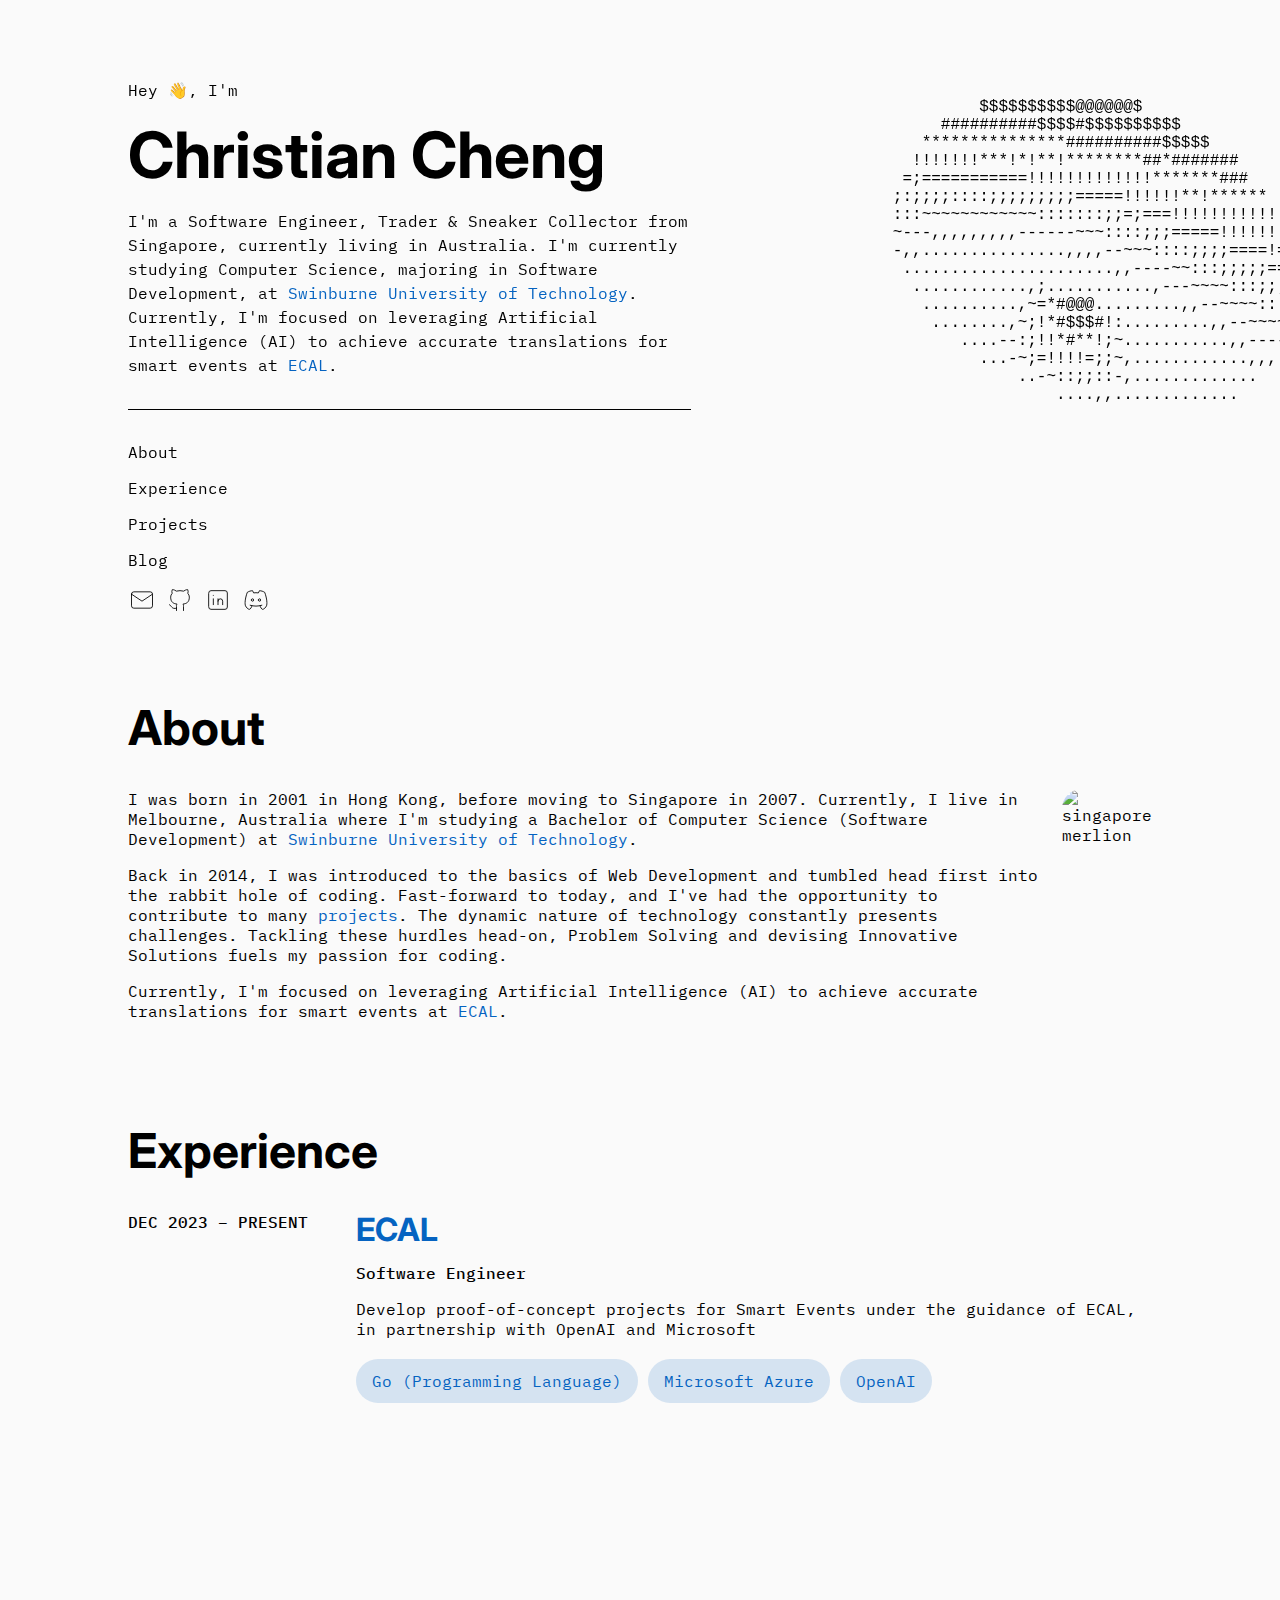
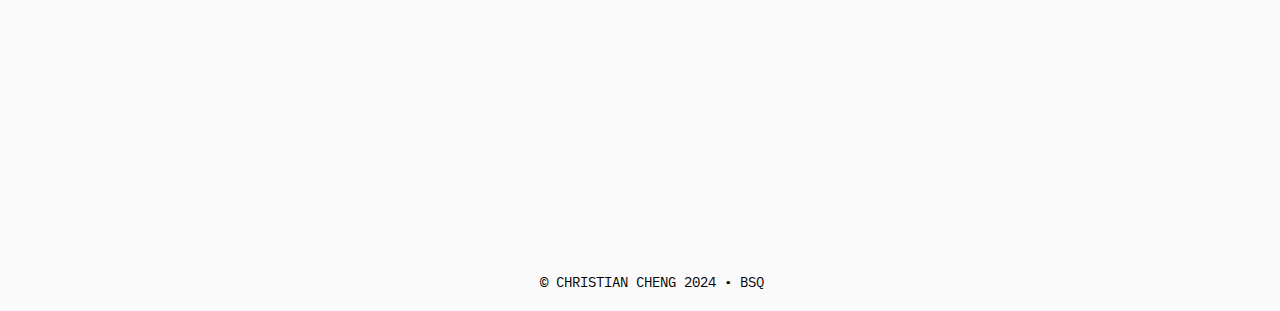
==== index.html @ c015f04c "new changes" ====
<!DOCTYPE html>
<html lang="en">
<head>
    <meta charset="UTF-8">
    <meta name="viewport" content="width=device-width, initial-scale=1.0">
    <meta http-equiv=“X-UA-Compatible” content=“ie=edge”>
    <title>Christian Cheng</title>
    <link rel="stylesheet" href="styles.css">
    <link rel="stylesheet" href="https://fonts.googleapis.com/css2?family=Inter:wght@400;700&display=swap">
    <script src="script.js" defer></script>
    <link rel="stylesheet" href="https://unpkg.com/aos@next/dist/aos.css"/>
    <script src="https://unpkg.com/aos@2.3.1/dist/aos.js"></script>
</head>
<body>
    <div id="page-container">
        <div id="main-container">
            <div id="introduction" data-aos="fade-right">
                <p id="hey">Hey 👋, I'm</p>
                <p id="name">Christian Cheng</p>
                <p id="description">I'm a Software Engineer, Trader & Sneaker Collector from Singapore, currently living in Australia. I'm currently studying Computer Science, majoring in Software Development, at <a href="https://www.swinburne.edu.au/" target="_blank">Swinburne University of Technology</a>. Currently, I'm focused on leveraging Artificial Intelligence (AI) to achieve accurate translations for smart events at <a href="https://ecal.com/" target="_blank">ECAL</a>.</p>
            </div>
            <nav>
                <ul>
                    <li data-aos="fade-right"><a href="#about">About</a></li>
                    <li data-aos="fade-right"><a href="#experience">Experience</a></li>
                    <li data-aos="fade-right"><a href="#">Projects</a></li>
                    <li data-aos="fade-right"><a href="#">Blog</a></li>
                    <div data-aos="fade-right">
                        <li>
                            <a href="mailto:christiancheng15@gmail.com"><svg xmlns="http://www.w3.org/2000/svg" class="icon icon-tabler icon-tabler-mail" width="28" height="28" viewBox="0 0 24 24" stroke-width="0.75" stroke="#000000" fill="none" stroke-linecap="round" stroke-linejoin="round"> <path stroke="none" d="M0 0h24v24H0z" fill="none"/><path d="M3 7a2 2 0 0 1 2 -2h14a2 2 0 0 1 2 2v10a2 2 0 0 1 -2 2h-14a2 2 0 0 1 -2 -2v-10z" /><path d="M3 7l9 6l9 -6" /></svg></a>
                            <a href="https://github.com/christiancheng15" target="_blank"><svg xmlns="http://www.w3.org/2000/svg" class="icon icon-tabler icon-tabler-brand-github" width="28" height="28" viewBox="0 0 24 24" stroke-width="0.75" stroke="#000000" fill="none" stroke-linecap="round" stroke-linejoin="round"><path stroke="none" d="M0 0h24v24H0z" fill="none"/><path d="M9 19c-4.3 1.4 -4.3 -2.5 -6 -3m12 5v-3.5c0 -1 .1 -1.4 -.5 -2c2.8 -.3 5.5 -1.4 5.5 -6a4.6 4.6 0 0 0 -1.3 -3.2a4.2 4.2 0 0 0 -.1 -3.2s-1.1 -.3 -3.5 1.3a12.3 12.3 0 0 0 -6.2 0c-2.4 -1.6 -3.5 -1.3 -3.5 -1.3a4.2 4.2 0 0 0 -.1 3.2a4.6 4.6 0 0 0 -1.3 3.2c0 4.6 2.7 5.7 5.5 6c-.6 .6 -.6 1.2 -.5 2v3.5" /></svg></a>
                            <a href="https://www.linkedin.com/in/christiancheng15/" target="_blank"><svg xmlns="http://www.w3.org/2000/svg" class="icon icon-tabler icon-tabler-brand-linkedin" width="28" height="28" viewBox="0 0 24 24" stroke-width="0.75" stroke="#000000" fill="none" stroke-linecap="round" stroke-linejoin="round"><path stroke="none" d="M0 0h24v24H0z" fill="none"/> <path d="M4 4m0 2a2 2 0 0 1 2 -2h12a2 2 0 0 1 2 2v12a2 2 0 0 1 -2 2h-12a2 2 0 0 1 -2 -2z" /> <path d="M8 11l0 5" /> <path d="M8 8l0 .01" /> <path d="M12 16l0 -5" /><path d="M16 16v-3a2 2 0 0 0 -4 0" /></svg></a>
                            <a href="https://discord.gg/p7fx5AbUFB" target="_blank"><svg xmlns="http://www.w3.org/2000/svg" class="icon icon-tabler icon-tabler-brand-discord" width="28" height="28" viewBox="0 0 24 24" stroke-width="0.75" stroke="#000000" fill="none" stroke-linecap="round" stroke-linejoin="round"> <path stroke="none" d="M0 0h24v24H0z" fill="none"/><path d="M8 12a1 1 0 1 0 2 0a1 1 0 0 0 -2 0" /> <path d="M14 12a1 1 0 1 0 2 0a1 1 0 0 0 -2 0" /> <path d="M15.5 17c0 1 1.5 3 2 3c1.5 0 2.833 -1.667 3.5 -3c.667 -1.667 .5 -5.833 -1.5 -11.5c-1.457 -1.015 -3 -1.34 -4.5 -1.5l-.972 1.923a11.913 11.913 0 0 0 -4.053 0l-.975 -1.923c-1.5 .16 -3.043 .485 -4.5 1.5c-2 5.667 -2.167 9.833 -1.5 11.5c.667 1.333 2 3 3.5 3c.5 0 2 -2 2 -3" /><path d="M7 16.5c3.5 1 6.5 1 10 0" /></svg></a>
                        </li>
                    </div>
                </ul>
            </nav>
        </div>
        <div id="donut-container" data-aos="fade-left">
            <div id="donut"></div>
        </div>
    </div>
    <div id="about">
        <p id="title">About</p>
        <div id="description">
            <span>
                <p>I was born in 2001 in Hong Kong, before moving to Singapore in 2007. Currently, I live in Melbourne, Australia where I'm studying a Bachelor of Computer Science (Software Development) at <a href="https://www.swinburne.edu.au/" target="_blank">Swinburne University of Technology</a>.</p>
                
                <p>Back in 2014, I was introduced to the basics of Web Development and tumbled head first into the rabbit hole of coding. Fast-forward to today, and I've had the opportunity to contribute to many <a href="#">projects</a>. The dynamic nature of technology constantly presents challenges. Tackling these hurdles head-on, Problem Solving and devising Innovative Solutions fuels my passion for coding.</p>
                
                <p>Currently, I'm focused on leveraging Artificial Intelligence (AI) to achieve accurate translations for smart events at <a href="https://ecal.com/" target="_blank">ECAL</a>.</p>
            
            </span>
            <img src="https://images.unsplash.com/photo-1600664356348-10686526af4f?q=80&w=1000&auto=format&fit=crop&ixlib=rb-4.0.3&ixid=M3wxMjA3fDB8MHxzZWFyY2h8MTF8fHNpbmdhcG9yZXxlbnwwfHwwfHx8MA%3D%3D" height="300" alt="singapore merlion" draggable="false">
        </div>
    </div>
    <div id="experience">
        <p id="title">Experience</p>
        <div id="event">
            <p id="date">Dec 2023 – Present</p>
            <span>

                <p id="eventTitle"><a href="https://ecal.com/" target="_blank">ECAL</a></p>

                <p id="eventRole">Software Engineer</p>
                
                <p id="eventDescription">Develop proof-of-concept projects for Smart Events under the guidance of ECAL, in partnership with OpenAI and Microsoft</p>
                
                <ul>
                    <li>Go (Programming Language)</li>
                    <li>Microsoft Azure</li>
                    <li>OpenAI</li>
                </ul>
            
            </span>
        </div>
    </div>
    <br>
    <br>
    <br>
    <br>
    <br>
    <br>
    <br>
    <br>
    <br>
    <br>
    <br>
    <br>
    <br>
    <br>
    <br>
    <br>
    <br>
    <br>
    <br>
    <br>
    <br>
    <br>
    <footer>
        <p>© Christian Cheng 2024 • <a href="#" target="_blank">bsq</a></p>
    </footer>
</body>
<script>
    AOS.init({
        duration: 750
    })
</script>
</html>
---- styles.css ----
@import url('https://fonts.googleapis.com/css2?family=IBM+Plex+Mono&family=Inter&display=swap');
@import url('https://fonts.googleapis.com/css2?family=IBM+Plex+Mono:ital,wght@0,100;0,200;0,300;0,400;0,500;0,600;0,700;1,100;1,200;1,300;1,400;1,500;1,600;1,700&display=swap');

html {
    overflow-y: auto;
    overflow-x: hidden;
}

body {
    font-family: 'IBM Plex Mono', monospace;
    user-select: none;
    background-color: #FAFAFA;
    font-size: 1rem;
    width: 80%;
    margin: 0 auto;
    min-height: 100vh;
    position: relative;
}

a {
    text-decoration: none;
    color: #0563C1;
}

a:hover {
    text-decoration: underline 1px solid #0563C1;
    text-underline-offset: 5px;
}

#keyword {
    font-weight: 700;
}

#page-container {
    display: flex;
    margin: 4rem 0;
}

#main-container {
    width: 55%;
}

#introduction {
    border-bottom: 1px solid black;
}

#introduction p {
    margin: 1rem 0;
}

#introduction #name {
    font-size: 4rem;
    font-weight: 700;
    font-family: 'Inter', sans-serif;
}

#introduction #description {
    margin-bottom: 2rem;
    line-height: 1.5rem;
}

nav ul {
    text-decoration: none;
    list-style: none;
    padding: 0;
    margin-bottom: 1rem;
    margin-top: 2rem;
    
}

nav li {
    margin: 1rem 0;
}

nav a {
    color: black;
}

nav a:hover {
    text-decoration: underline 1px solid black;
    
}

#donut-container {
    width: 40%;
}

#donut {
    font-size: 1rem;
}

#about #title {
    font-size: 3rem;
    font-weight: 700;
    font-family: 'Inter', sans-serif;
}

#about p {
    margin: 1rem 0;
}

#about #description {
    display: flex;
    align-items: center;
    justify-content: center;
    column-gap: 1rem;
    align-items: start;
}

#about #description img {
    margin: 1rem 0;
    border-radius: 20px;
}

/* ----------------------------- */

#experience #title {
    font-size: 3rem;
    font-weight: 700;
    font-family: 'Inter', sans-serif;
}

#experience p {
    margin: 1rem 0;
}

#experience #event {
    display: flex;
    align-items: center;
    justify-content: center;
    column-gap: 3rem;
    align-items: start;
}

#experience #date {
    text-transform: uppercase;
    white-space: nowrap;
    font-weight: 500;
}

#experience #eventTitle {
    font-size: 2rem;
    font-weight: 700;
    font-family: 'Inter', sans-serif;
    line-height: 1.1;
}

#experience #eventRole {
    font-weight: 500;
}

#experience ul {
    list-style: none;
    padding: 0;
    margin-top: 2rem;
}

#experience li {
    background: rgba(5, 99, 193, 0.15);
    width: fit-content;
    padding: 0.75rem 1rem;
    border-radius: 25px;
    color:#0563C1;
    display: inline;
}

footer {
    position: absolute;
    width: 100%;
    height: 2.5rem;
    font-size: 14px;
    text-transform: uppercase;
    text-align: center;
    padding: 0.75rem;
}

footer a {
    color: black;
}

footer a:hover {
    text-decoration: underline 1px solid black;
}

#container {
    display: flex;
}
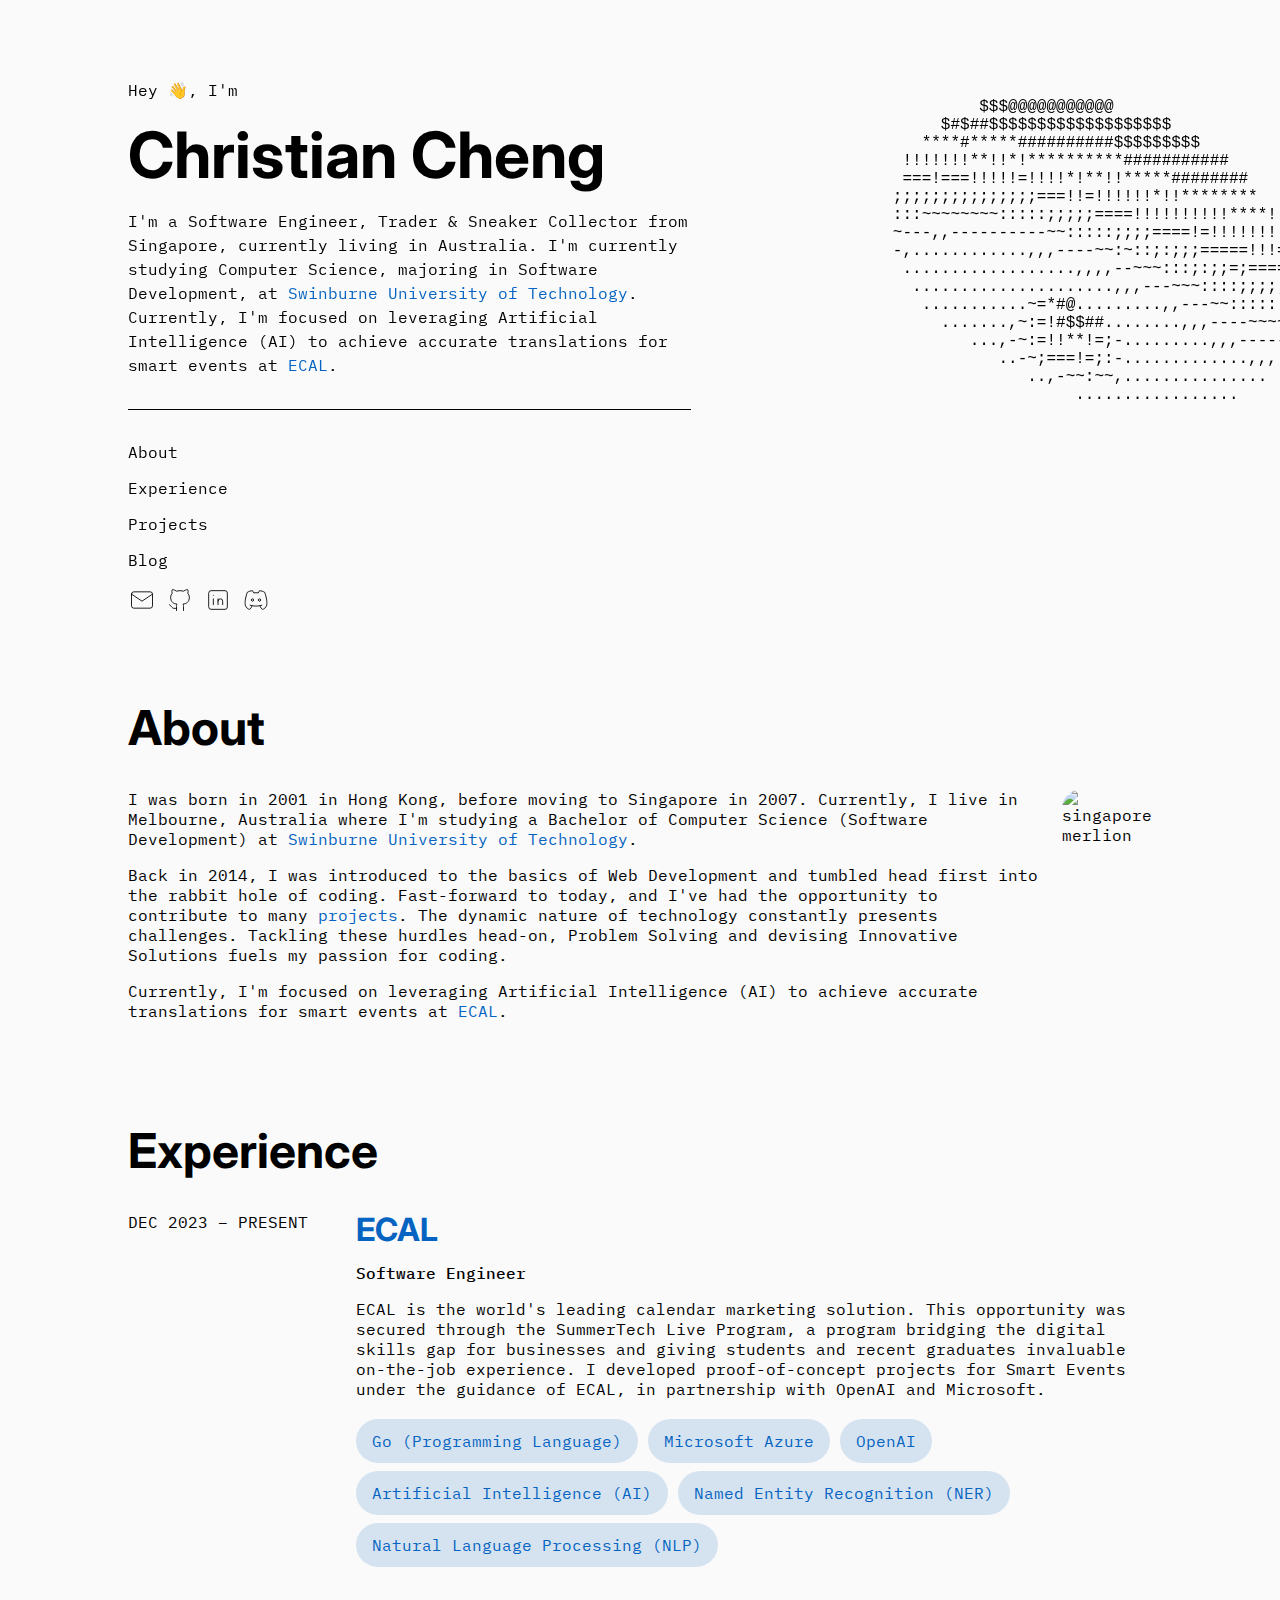
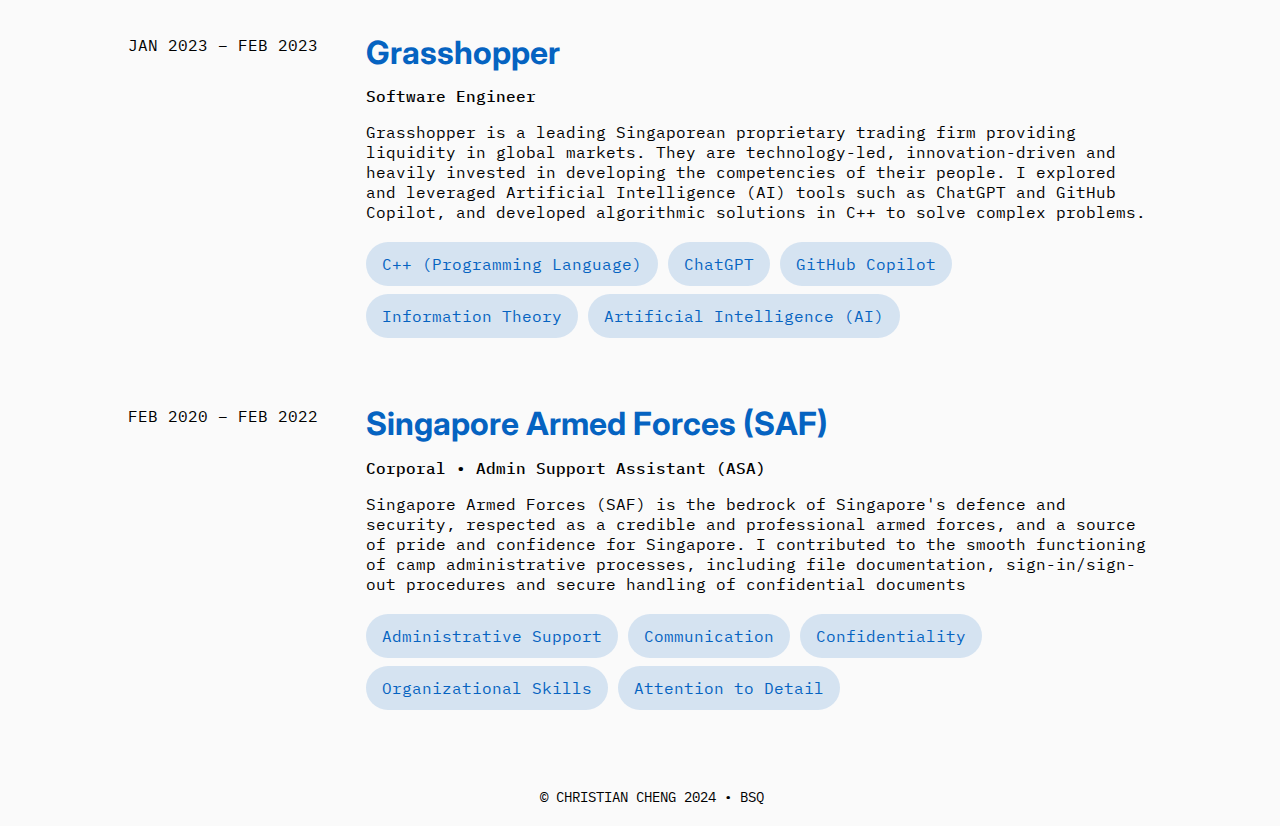
==== commit a53dd28a: "Added experience" ====
--- a/index.html
+++ b/index.html
@@ -59,44 +59,50 @@
         <div id="event">
             <p id="date">Dec 2023 – Present</p>
             <span>
-
                 <p id="eventTitle"><a href="https://ecal.com/" target="_blank">ECAL</a></p>
-
                 <p id="eventRole">Software Engineer</p>
-                
-                <p id="eventDescription">Develop proof-of-concept projects for Smart Events under the guidance of ECAL, in partnership with OpenAI and Microsoft</p>
-                
+                <p id="eventDescription">ECAL is the world's leading calendar marketing solution. This opportunity was secured through the SummerTech Live Program, a program bridging the digital skills gap for businesses and giving students and recent graduates invaluable on-the-job experience. I developed proof-of-concept projects for Smart Events under the guidance of ECAL, in partnership with OpenAI and Microsoft.</p>
                 <ul>
                     <li>Go (Programming Language)</li>
                     <li>Microsoft Azure</li>
                     <li>OpenAI</li>
+                    <li>Artificial Intelligence (AI)</li>
+                    <li>Named Entity Recognition (NER)</li>
+                    <li>Natural Language Processing (NLP)</li>
                 </ul>
-            
+            </span>
+        </div>
+        <div id="event">
+            <p id="date">Jan 2023 – Feb 2023</p>
+            <span>
+                <p id="eventTitle"><a href="https://grasshopperasia.com/" target="_blank">Grasshopper</a></p>
+                <p id="eventRole">Software Engineer</p>
+                <p id="eventDescription">Grasshopper is a leading Singaporean proprietary trading firm providing liquidity in global markets. They are technology-led, innovation-driven and heavily invested in developing the competencies of their people. I explored and leveraged Artificial Intelligence (AI) tools such as ChatGPT and GitHub Copilot, and developed algorithmic solutions in C++ to solve complex problems.</p>
+                <ul>
+                    <li>C++ (Programming Language)</li>
+                    <li>ChatGPT</li>
+                    <li>GitHub Copilot</li>
+                    <li>Information Theory</li>
+                    <li>Artificial Intelligence (AI)</li>
+                </ul>
+            </span>
+        </div>
+        <div id="event">
+            <p id="date">Feb 2020 – Feb 2022</p>
+            <span>
+                <p id="eventTitle"><a href="https://www.mindef.gov.sg/web/portal/mindef/home" target="_blank">Singapore Armed Forces (SAF)</a></p>
+                <p id="eventRole">Corporal • Admin Support Assistant (ASA)</p>
+                <p id="eventDescription">Singapore Armed Forces (SAF) is the bedrock of Singapore's defence and security, respected as a credible and professional armed forces, and a source of pride and confidence for Singapore. I contributed to the smooth functioning of camp administrative processes, including file documentation, sign-in/sign-out procedures and secure handling of confidential documents</p>
+                <ul>
+                    <li>Administrative Support</li>
+                    <li>Communication</li>
+                    <li>Confidentiality</li>
+                    <li>Organizational Skills</li>
+                    <li>Attention to Detail</li>
+                </ul>
             </span>
         </div>
     </div>
-    <br>
-    <br>
-    <br>
-    <br>
-    <br>
-    <br>
-    <br>
-    <br>
-    <br>
-    <br>
-    <br>
-    <br>
-    <br>
-    <br>
-    <br>
-    <br>
-    <br>
-    <br>
-    <br>
-    <br>
-    <br>
-    <br>
     <footer>
         <p>© Christian Cheng 2024 • <a href="#" target="_blank">bsq</a></p>
     </footer>
--- a/styles.css
+++ b/styles.css
@@ -4,6 +4,7 @@
 html {
     overflow-y: auto;
     overflow-x: hidden;
+    scroll-behavior: smooth;
 }
 
 body {
@@ -78,7 +79,7 @@
 
 nav a:hover {
     text-decoration: underline 1px solid black;
-    
+    text-underline-offset: 5px;
 }
 
 #donut-container {
@@ -130,12 +131,12 @@
     justify-content: center;
     column-gap: 3rem;
     align-items: start;
+    margin-bottom: 2rem;
 }
 
 #experience #date {
     text-transform: uppercase;
     white-space: nowrap;
-    font-weight: 500;
 }
 
 #experience #eventTitle {
@@ -152,7 +153,7 @@
 #experience ul {
     list-style: none;
     padding: 0;
-    margin-top: 2rem;
+    margin-top: 1rem;
 }
 
 #experience li {
@@ -161,7 +162,8 @@
     padding: 0.75rem 1rem;
     border-radius: 25px;
     color:#0563C1;
-    display: inline;
+    display: inline-flex;
+    margin: 0.25rem 0;
 }
 
 footer {
@@ -180,6 +182,7 @@
 
 footer a:hover {
     text-decoration: underline 1px solid black;
+    text-underline-offset: 5px;
 }
 
 #container {
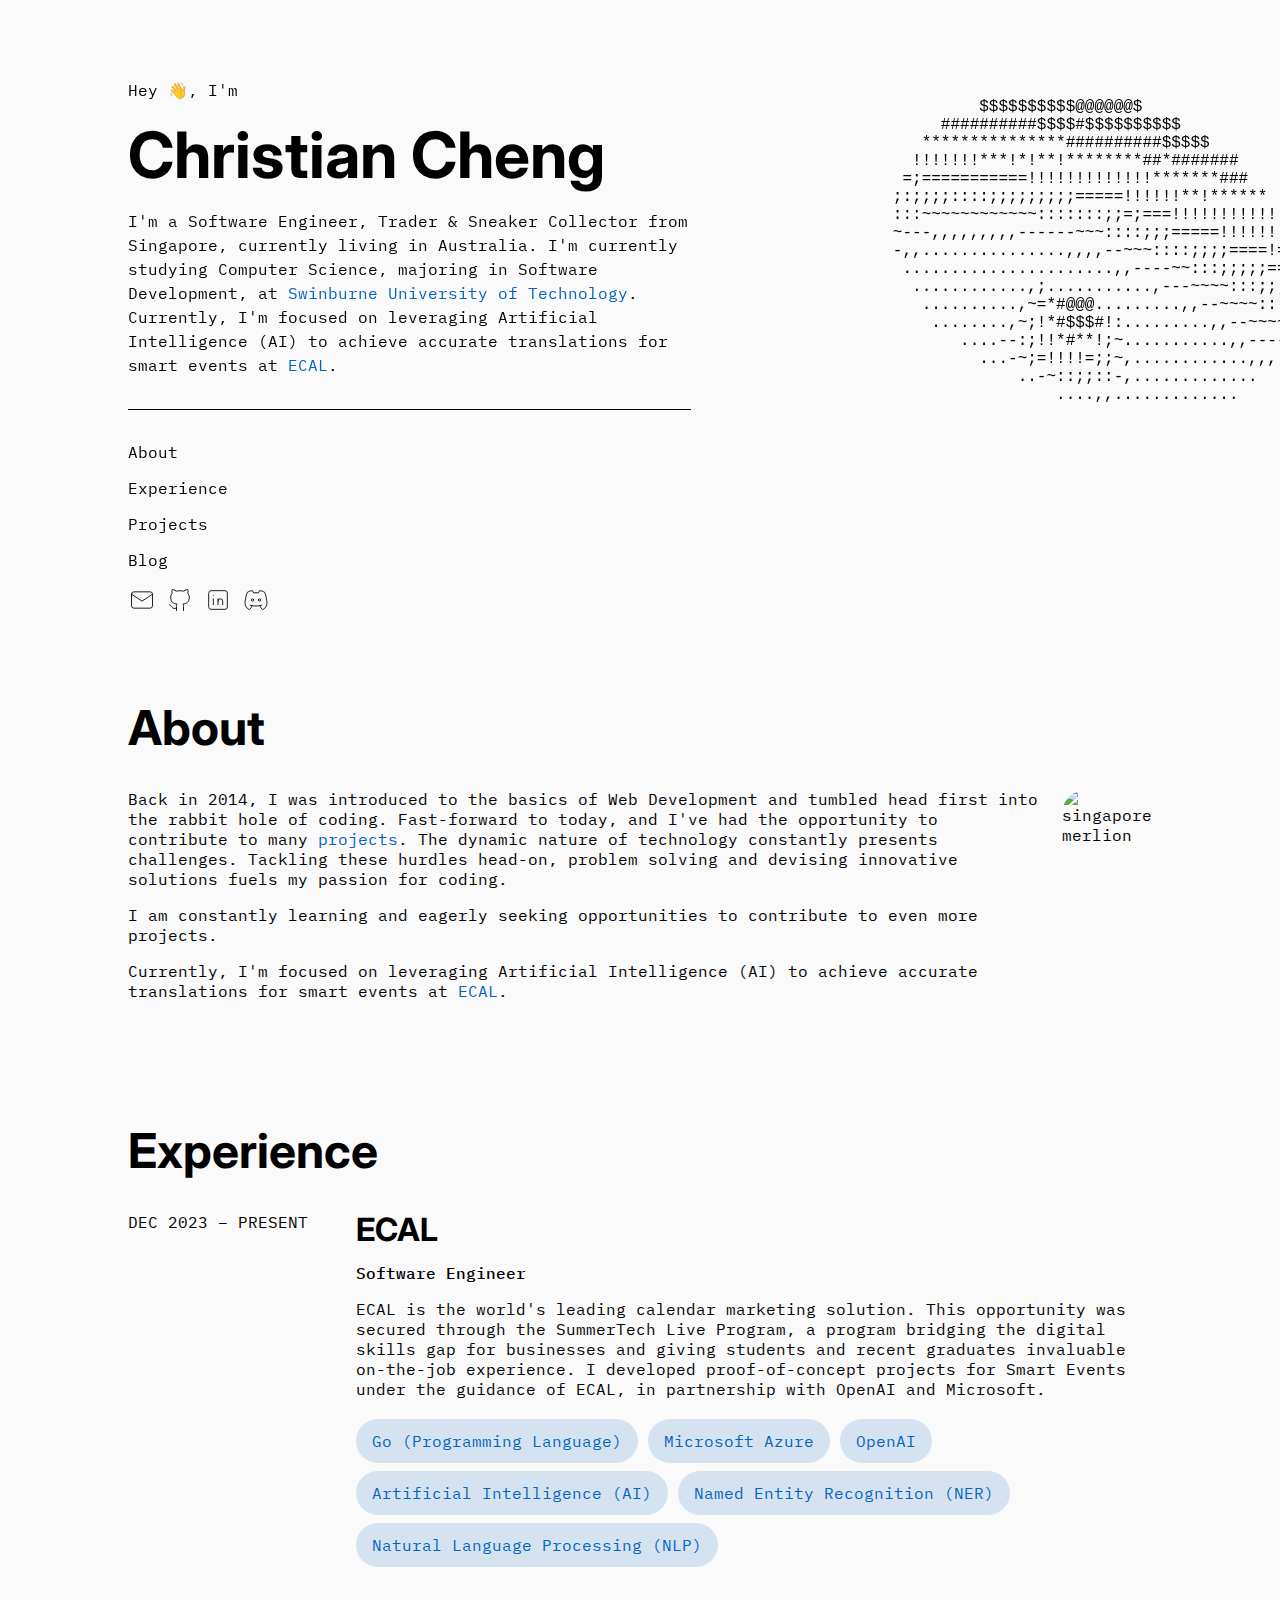
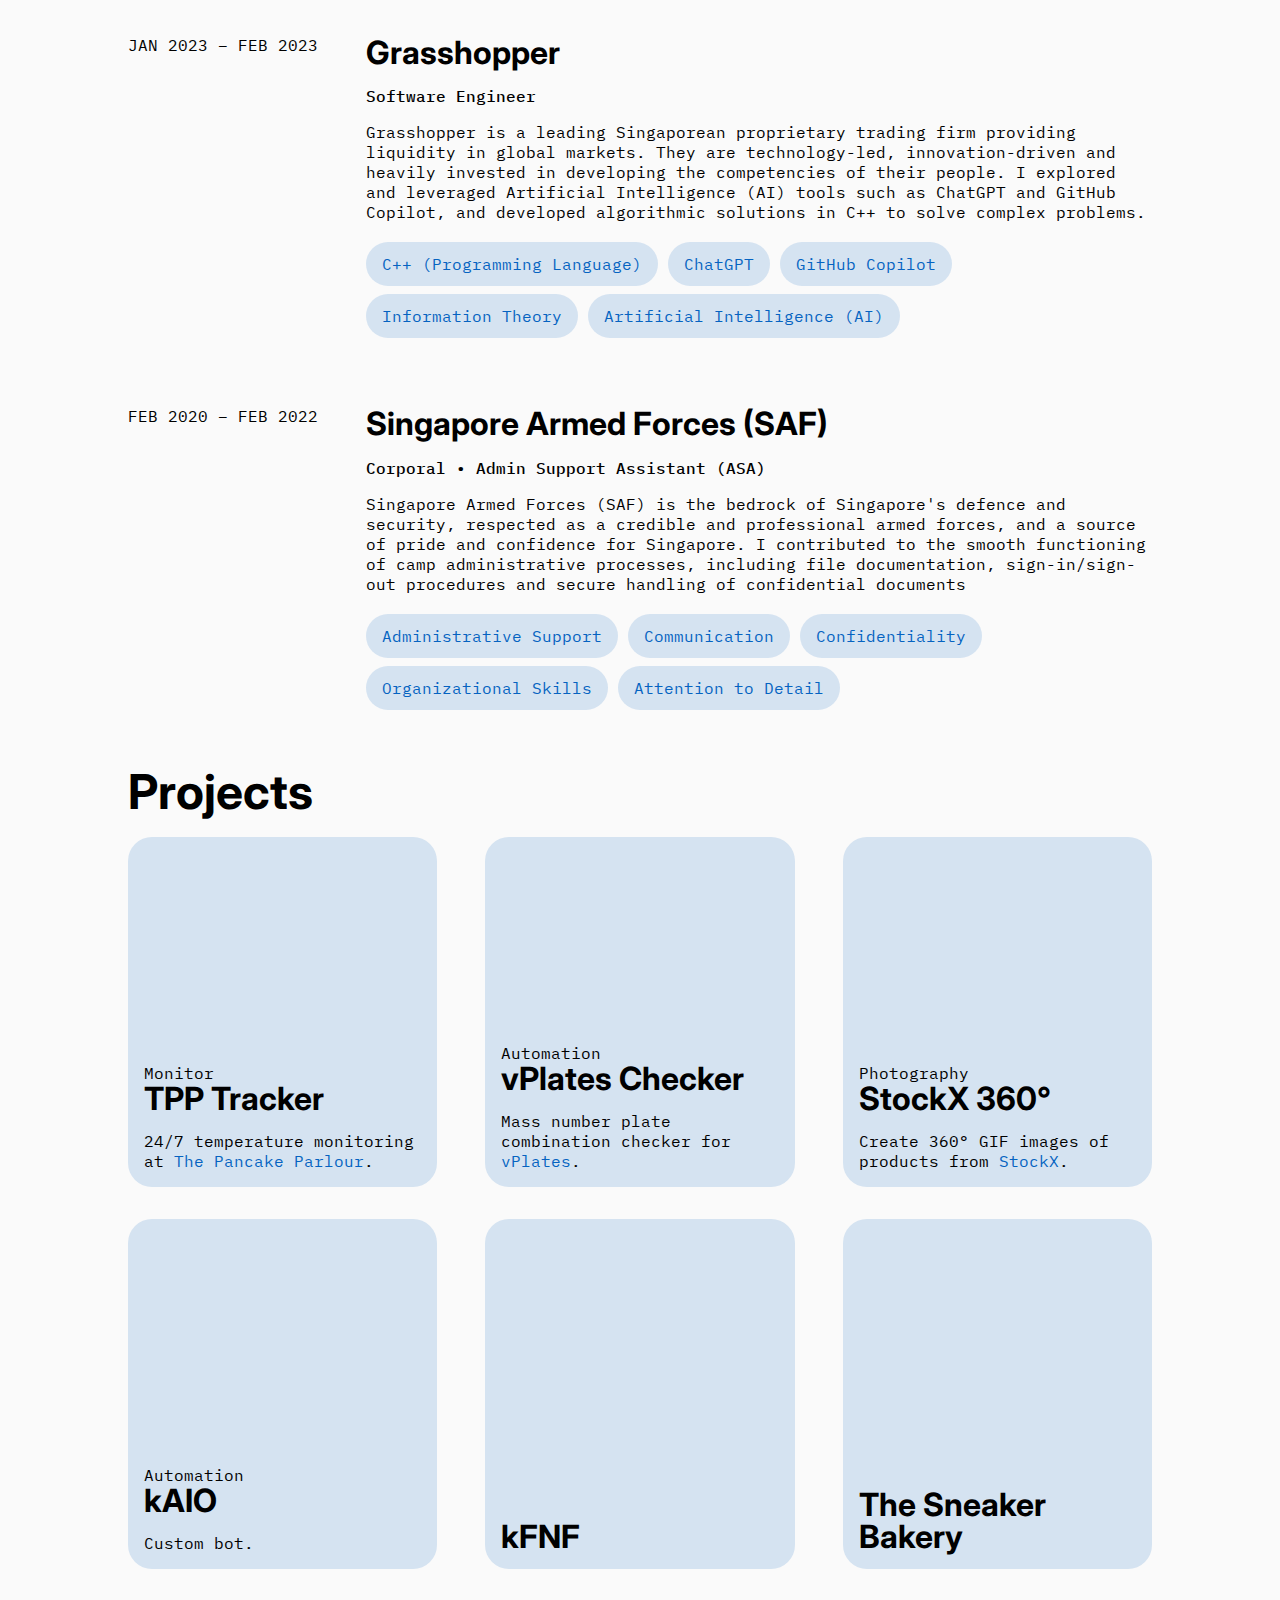
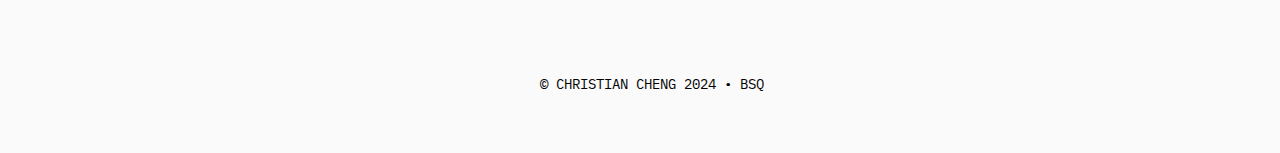
==== commit 3d16eee4: "Projects" ====
--- a/index.html
+++ b/index.html
@@ -44,9 +44,11 @@
         <p id="title">About</p>
         <div id="description">
             <span>
-                <p>I was born in 2001 in Hong Kong, before moving to Singapore in 2007. Currently, I live in Melbourne, Australia where I'm studying a Bachelor of Computer Science (Software Development) at <a href="https://www.swinburne.edu.au/" target="_blank">Swinburne University of Technology</a>.</p>
+                <!-- <p>I was born in 2001 in Hong Kong, before moving to Singapore in 2007. Currently, I live in Melbourne, Australia where I'm studying a Bachelor of Computer Science (Software Development) at <a href="https://www.swinburne.edu.au/" target="_blank">Swinburne University of Technology</a>.</p> -->
                 
-                <p>Back in 2014, I was introduced to the basics of Web Development and tumbled head first into the rabbit hole of coding. Fast-forward to today, and I've had the opportunity to contribute to many <a href="#">projects</a>. The dynamic nature of technology constantly presents challenges. Tackling these hurdles head-on, Problem Solving and devising Innovative Solutions fuels my passion for coding.</p>
+                <p>Back in 2014, I was introduced to the basics of Web Development and tumbled head first into the rabbit hole of coding. Fast-forward to today, and I've had the opportunity to contribute to many <a href="#">projects</a>. The dynamic nature of technology constantly presents challenges. Tackling these hurdles head-on, problem solving and devising innovative solutions fuels my passion for coding.</p>
+                    
+                <p>I am constantly learning and eagerly seeking opportunities to contribute to even more projects.</p>
                 
                 <p>Currently, I'm focused on leveraging Artificial Intelligence (AI) to achieve accurate translations for smart events at <a href="https://ecal.com/" target="_blank">ECAL</a>.</p>
             
@@ -103,6 +105,51 @@
             </span>
         </div>
     </div>
+    <div id="projects">
+        <p id="title">Projects</p>
+        <div id="project-container">
+            <div id="project">
+                <span>
+                    <p id="category">Monitor</p>
+                    <p id="projectTitle">TPP Tracker</p>
+                    <p id="projectDescription">24/7 temperature monitoring at <a href="https://www.pancakeparlour.com.au/">The Pancake Parlour</a>.</p>
+                </span>
+            </div>
+            <div id="project">
+                <span>
+                    <p id="category">Automation</p>
+                    <p id="projectTitle">vPlates Checker</p>
+                    <p id="projectDescription">Mass number plate combination checker for <a href="https://vplates.com.au/">vPlates</a>.</p>
+                </span>
+            </div>
+            <div id="project">
+                <span>
+                    <p id="category">Photography</p>
+                    <p id="projectTitle">StockX 360°</p>
+                    <p id="projectDescription">Create 360° GIF images of products from <a href="https://stockx.com/">StockX</a>.</p>
+                </span>
+            </div>
+            <div id="project">
+                <span>
+                    <p id="category">Automation</p>
+                    <p id="projectTitle">kAIO</p>
+                    <p id="projectDescription">Custom bot</a>.</p>
+                </span>
+            </div>
+            <div id="project">
+                <span>
+                    <p id="projectTitle">kFNF</p>
+                    <p></p>
+                </span>
+            </div>
+            <div id="project">
+                <span>
+                    <p id="projectTitle">The Sneaker Bakery</p>
+                    <p></p>
+                </span>
+            </div>
+        </div>
+    </div>
     <footer>
         <p>© Christian Cheng 2024 • <a href="#" target="_blank">bsq</a></p>
     </footer>
--- a/styles.css
+++ b/styles.css
@@ -110,7 +110,7 @@
 
 #about #description img {
     margin: 1rem 0;
-    border-radius: 20px;
+    border-radius: 25px;
 }
 
 /* ----------------------------- */
@@ -144,6 +144,14 @@
     font-weight: 700;
     font-family: 'Inter', sans-serif;
     line-height: 1.1;
+}
+
+#experience #eventTitle a {
+    color: black
+}
+
+#experience #eventTitle a:hover {
+    text-decoration: underline 1px solid black
 }
 
 #experience #eventRole {
@@ -166,14 +174,70 @@
     margin: 0.25rem 0;
 }
 
+/* ----------------------------- */
+
+#projects #title {
+    font-size: 3rem;
+    font-weight: 700;
+    font-family: 'Inter', sans-serif;
+}
+
+#projects p {
+    margin: 1rem 0;
+}
+
+#projects #project-container{
+    display: flex;
+    flex-wrap: wrap;
+    column-gap: 3rem;
+    row-gap: 2rem;
+}
+
+#projects #project-container #project {
+    flex: 0 1 calc(33.33% - 2rem);
+    box-sizing: border-box;
+    background: rgba(5, 99, 193, 0.15);
+    height: 20rem;
+    border-radius: 1.5rem;
+    height: 350px;
+    display: flex;
+    align-items: flex-end;
+}
+
+#projects #project-container #project:nth-child(3n) {
+    /* Remove margin for every 3rd div */
+    margin-right: 0;
+}
+
+#projects #project-container #project p {
+    padding: 0;
+    margin: 1rem;
+}
+
+#projects #project-container #project #category {
+    font-size: 1rem;
+    margin-bottom: 0;
+}
+
+#projects #project-container #project #projectTitle {
+    font-size: 2rem;
+    margin-top: 0;
+    font-weight: 700;
+    font-family: 'Inter', sans-serif;
+    line-height: 1;
+}
+
+/* ----------------------------- */
+
 footer {
     position: absolute;
     width: 100%;
-    height: 2.5rem;
+    height: 5rem;
     font-size: 14px;
     text-transform: uppercase;
     text-align: center;
     padding: 0.75rem;
+    margin-top: 5rem;
 }
 
 footer a {
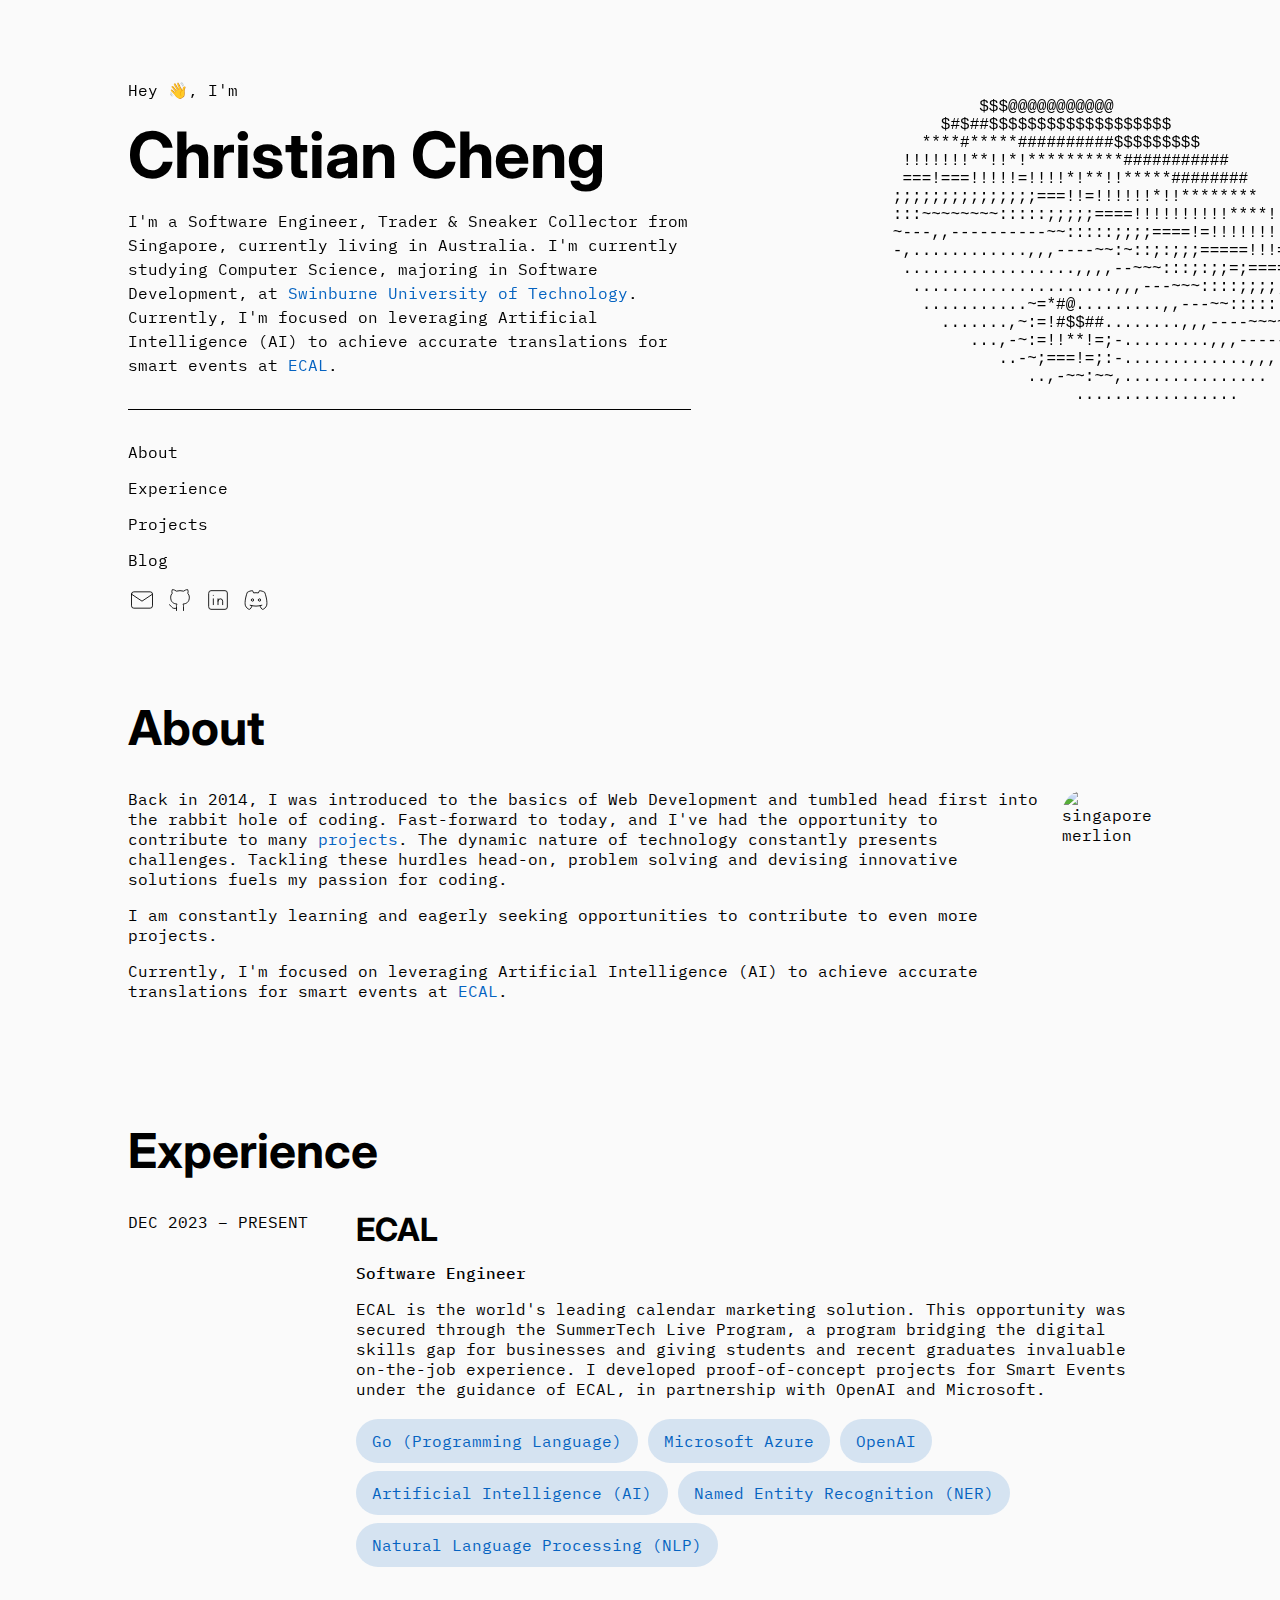
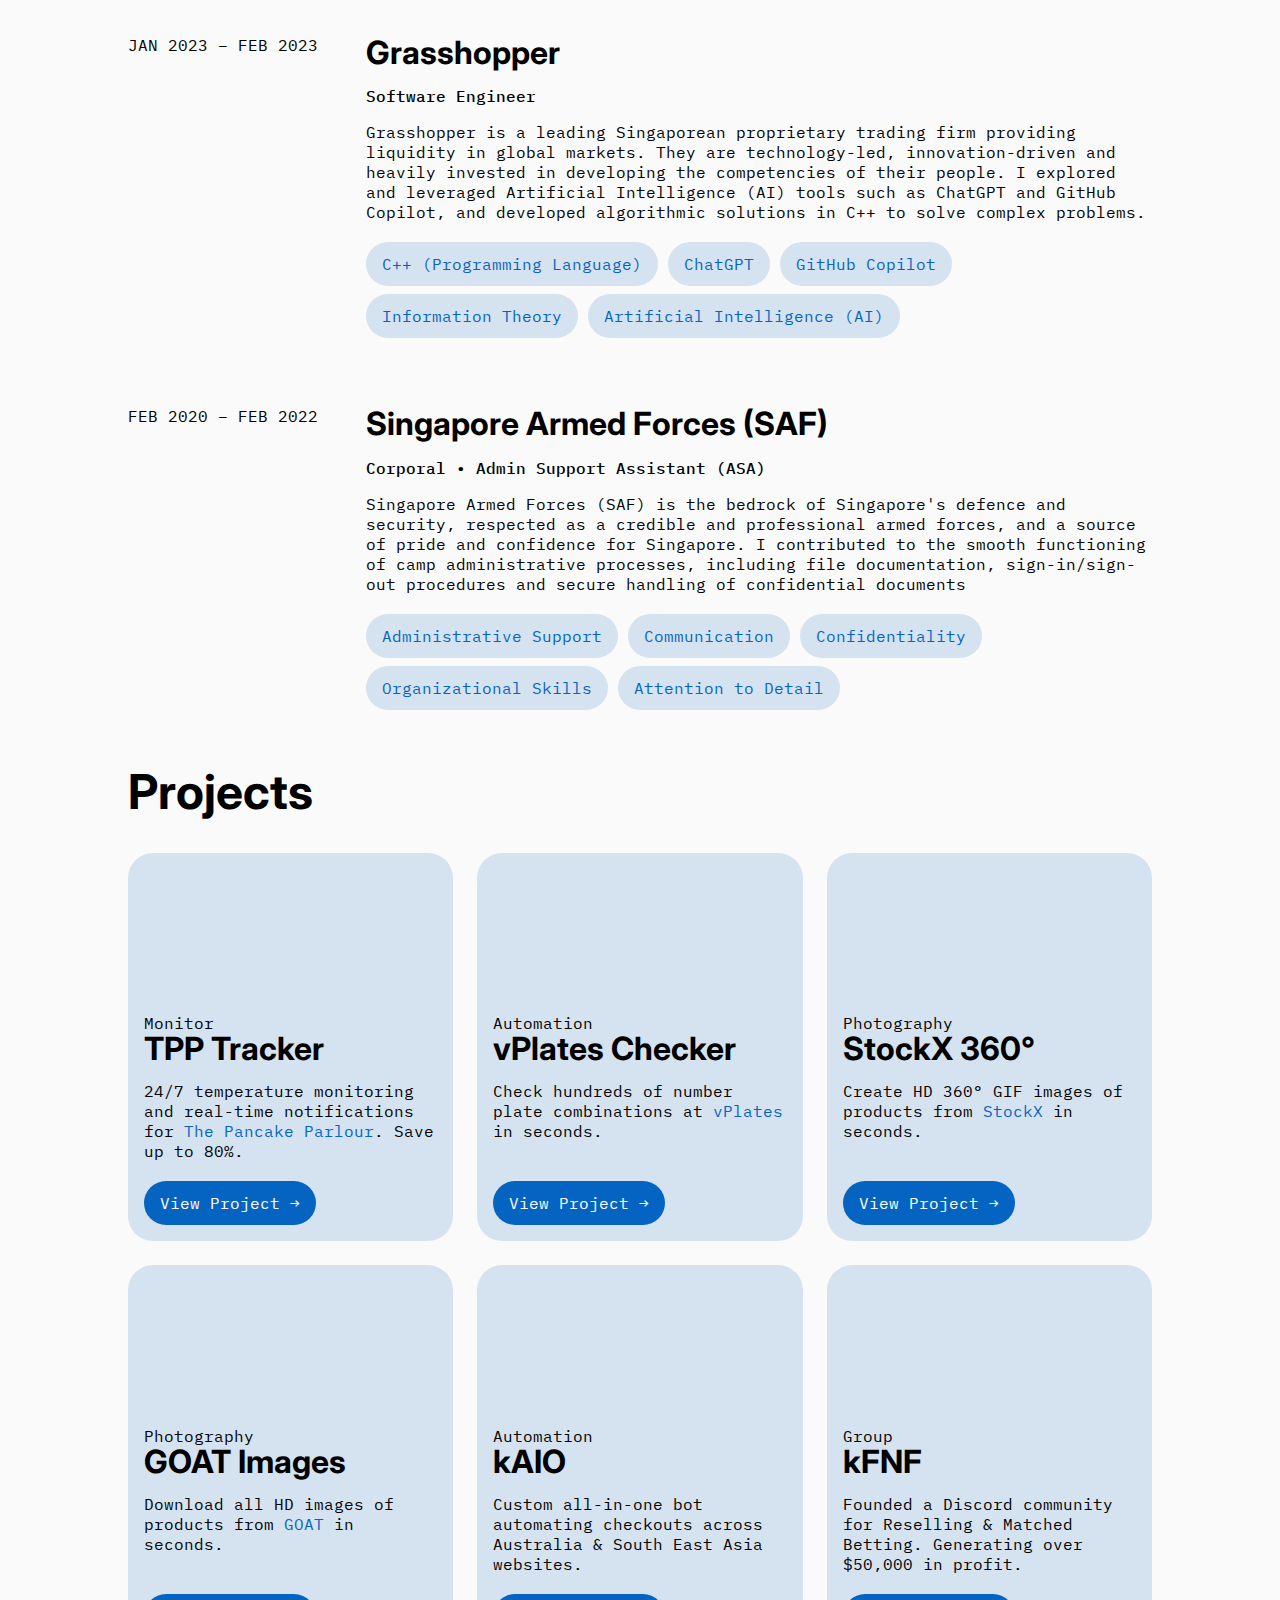
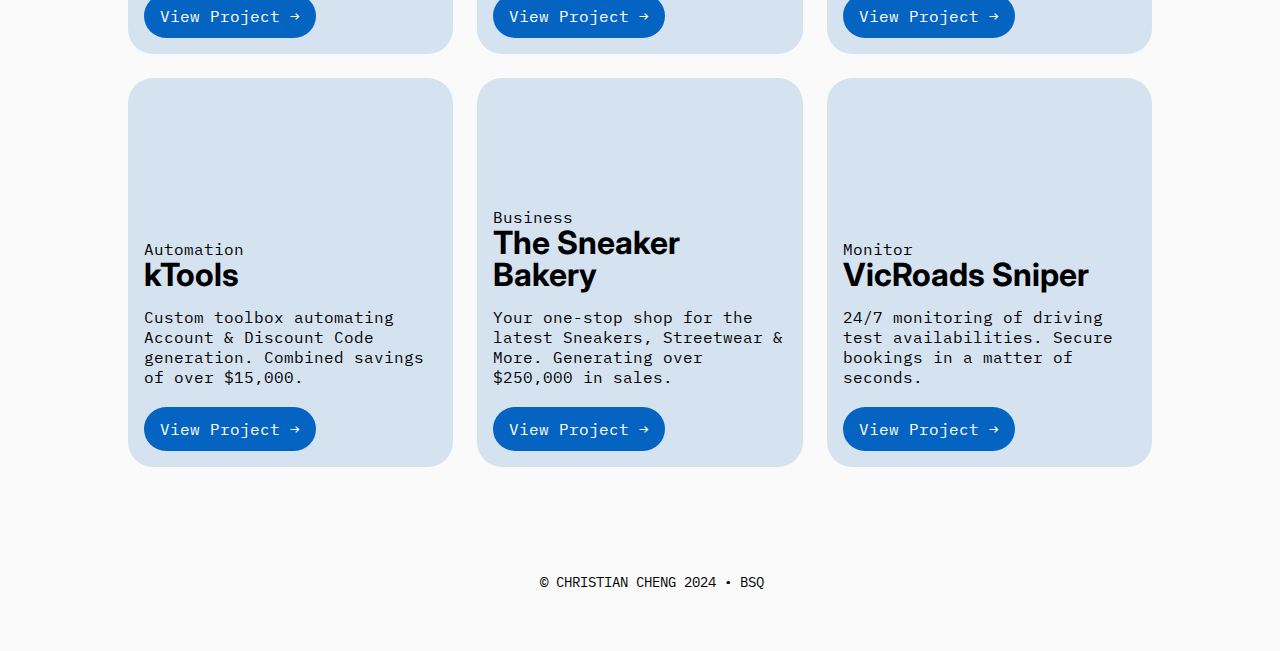
==== commit b6c25775: "Added projects" ====
--- a/index.html
+++ b/index.html
@@ -112,40 +112,72 @@
                 <span>
                     <p id="category">Monitor</p>
                     <p id="projectTitle">TPP Tracker</p>
-                    <p id="projectDescription">24/7 temperature monitoring at <a href="https://www.pancakeparlour.com.au/">The Pancake Parlour</a>.</p>
+                    <p id="projectDescription">24/7 temperature monitoring and real-time notifications for <a href="https://www.pancakeparlour.com.au/">The Pancake Parlour</a>. Save up to 80%.</p>
+                    <p id="view-project"><a href="#">View Project →</a></p>
                 </span>
             </div>
             <div id="project">
                 <span>
                     <p id="category">Automation</p>
                     <p id="projectTitle">vPlates Checker</p>
-                    <p id="projectDescription">Mass number plate combination checker for <a href="https://vplates.com.au/">vPlates</a>.</p>
+                    <p id="projectDescription">Check hundreds of number plate combinations at <a href="https://vplates.com.au/">vPlates</a> in seconds.<br><br></p>
+                    <p id="view-project"><a href="#">View Project →</a></p>
                 </span>
             </div>
             <div id="project">
                 <span>
                     <p id="category">Photography</p>
                     <p id="projectTitle">StockX 360°</p>
-                    <p id="projectDescription">Create 360° GIF images of products from <a href="https://stockx.com/">StockX</a>.</p>
+                    <p id="projectDescription">Create HD 360° GIF images of products from <a href="https://stockx.com/">StockX</a> in seconds.<br><br></p>
+                    <p id="view-project"><a href="#">View Project →</a></p>
+                </span>
+            </div>
+            <div id="project">
+                <span>
+                    <p id="category">Photography</p>
+                    <p id="projectTitle">GOAT Images</p>
+                    <p id="projectDescription">Download all HD images of products from <a href="https://www.goat.com/">GOAT</a> in seconds.<br><br></p>
+                    <p id="view-project"><a href="#">View Project →</a></p>
                 </span>
             </div>
             <div id="project">
                 <span>
                     <p id="category">Automation</p>
                     <p id="projectTitle">kAIO</p>
-                    <p id="projectDescription">Custom bot</a>.</p>
+                    <p id="projectDescription">Custom all-in-one bot automating checkouts across Australia & South East Asia websites.</a></p>
+                    <p id="view-project"><a href="#">View Project →</a></p>
                 </span>
             </div>
             <div id="project">
                 <span>
+                    <p id="category">Group</p>
                     <p id="projectTitle">kFNF</p>
-                    <p></p>
+                    <p id="projectDescription">Founded a Discord community for Reselling & Matched Betting. Generating over $50,000 in profit.</p>
+                    <p id="view-project"><a href="#">View Project →</a></p>
                 </span>
             </div>
             <div id="project">
                 <span>
+                    <p id="category">Automation</p>
+                    <p id="projectTitle">kTools</p>
+                    <p id="projectDescription">Custom toolbox automating Account & Discount Code generation. Combined savings of over $15,000.</p>
+                    <p id="view-project"><a href="#">View Project →</a></p>
+                </span>
+            </div>
+            <div id="project">
+                <span>
+                    <p id="category">Business</p>
                     <p id="projectTitle">The Sneaker Bakery</p>
-                    <p></p>
+                    <p id="projectDescription">Your one-stop shop for the latest Sneakers, Streetwear & More. Generating over $250,000 in sales.</p>
+                    <p id="view-project"><a href="#">View Project →</a></p>
+                </span>
+            </div>
+            <div id="project">
+                <span>
+                    <p id="category">Monitor</p>
+                    <p id="projectTitle">VicRoads Sniper</p>
+                    <p id="projectDescription">24/7 monitoring of driving test availabilities. Secure bookings in a matter of seconds.</p>
+                    <p id="view-project"><a href="#">View Project →</a></p>
                 </span>
             </div>
         </div>
--- a/styles.css
+++ b/styles.css
@@ -180,6 +180,7 @@
     font-size: 3rem;
     font-weight: 700;
     font-family: 'Inter', sans-serif;
+    margin-bottom: 2rem;
 }
 
 #projects p {
@@ -189,23 +190,20 @@
 #projects #project-container{
     display: flex;
     flex-wrap: wrap;
-    column-gap: 3rem;
-    row-gap: 2rem;
+    column-gap: 1.5rem;
+    row-gap: 1.5rem;
 }
 
 #projects #project-container #project {
-    flex: 0 1 calc(33.33% - 2rem);
-    box-sizing: border-box;
+    width: calc(33.33% - 1rem);
     background: rgba(5, 99, 193, 0.15);
-    height: 20rem;
-    border-radius: 1.5rem;
-    height: 350px;
+    border-radius: 25px;
+    height: 24.3rem;
     display: flex;
     align-items: flex-end;
 }
 
 #projects #project-container #project:nth-child(3n) {
-    /* Remove margin for every 3rd div */
     margin-right: 0;
 }
 
@@ -225,6 +223,18 @@
     font-weight: 700;
     font-family: 'Inter', sans-serif;
     line-height: 1;
+}   
+
+#projects #project-container #project #view-project {
+    margin-top: 2rem;
+    margin-bottom: 1.75rem;
+}
+
+#view-project a {
+    background: #0563C1;
+    color: white;
+    padding: 0.75rem 1rem;
+    border-radius: 25px;
 }
 
 /* ----------------------------- */
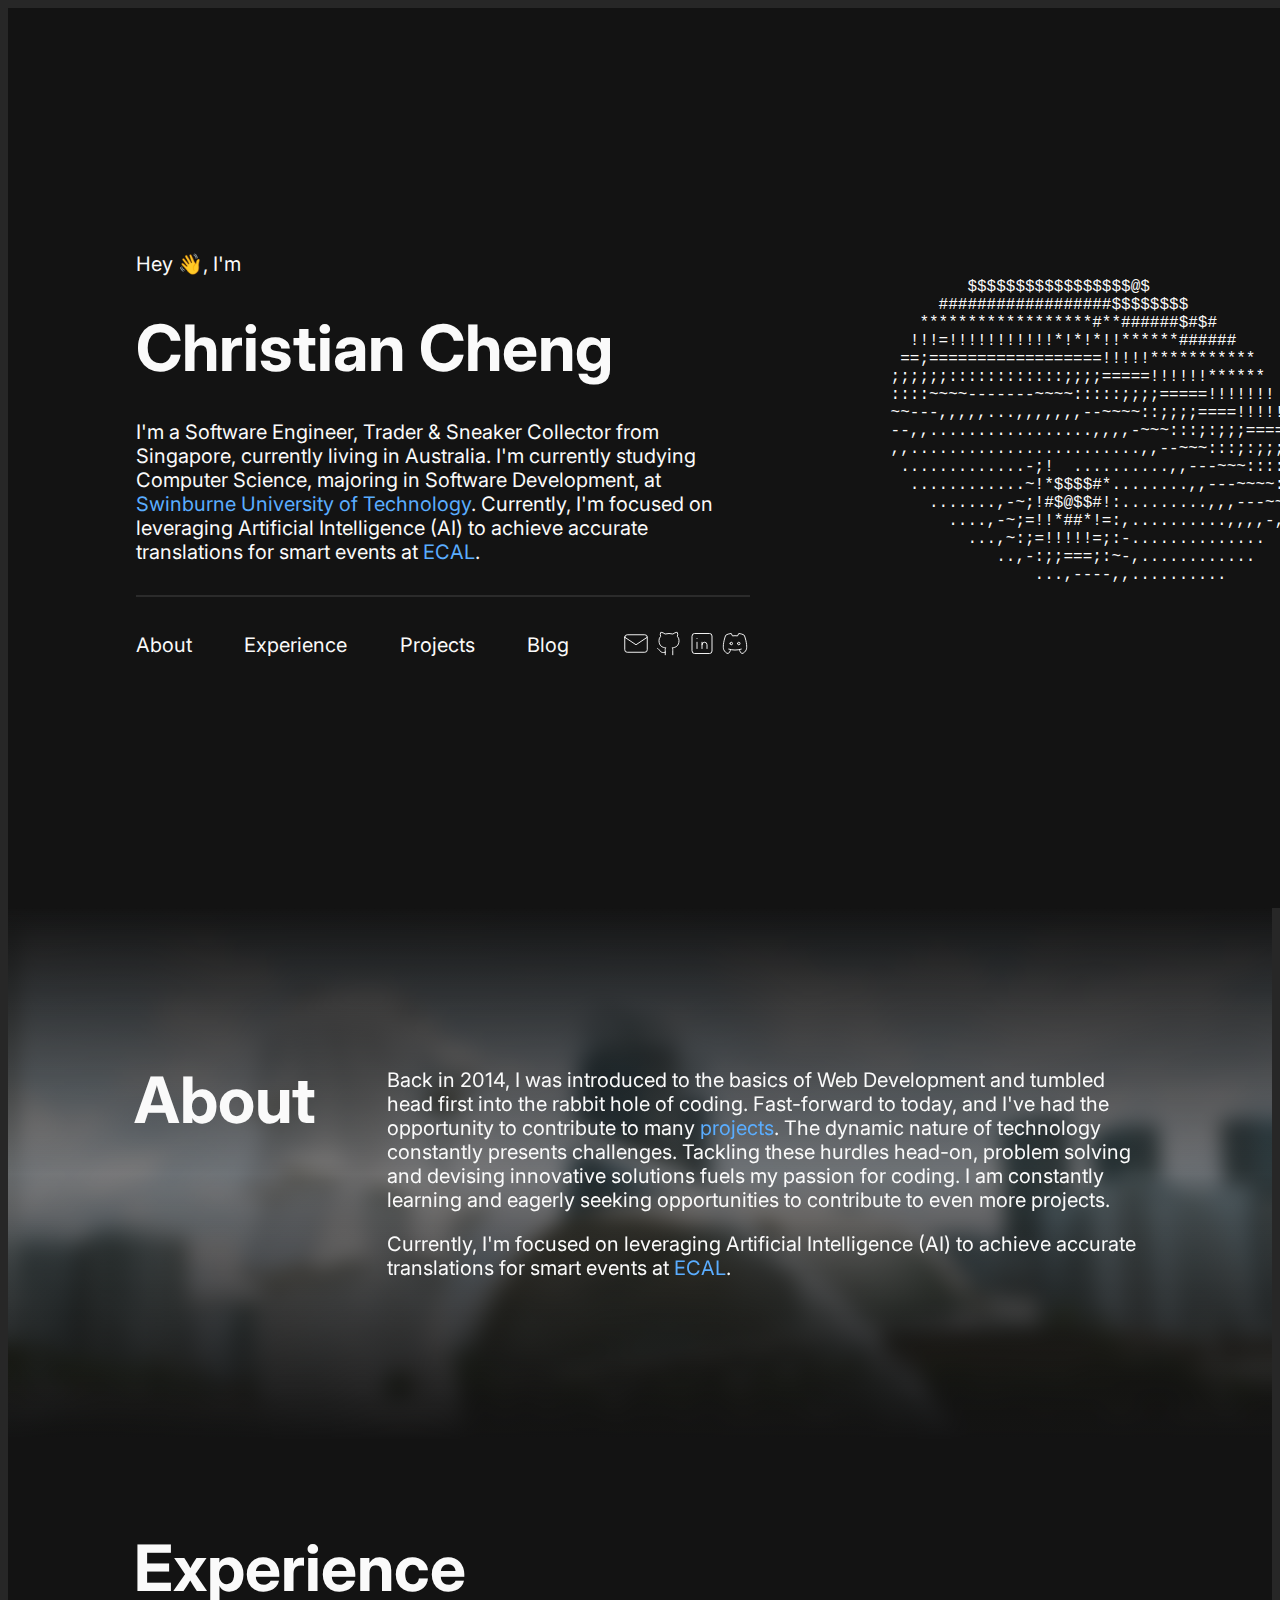
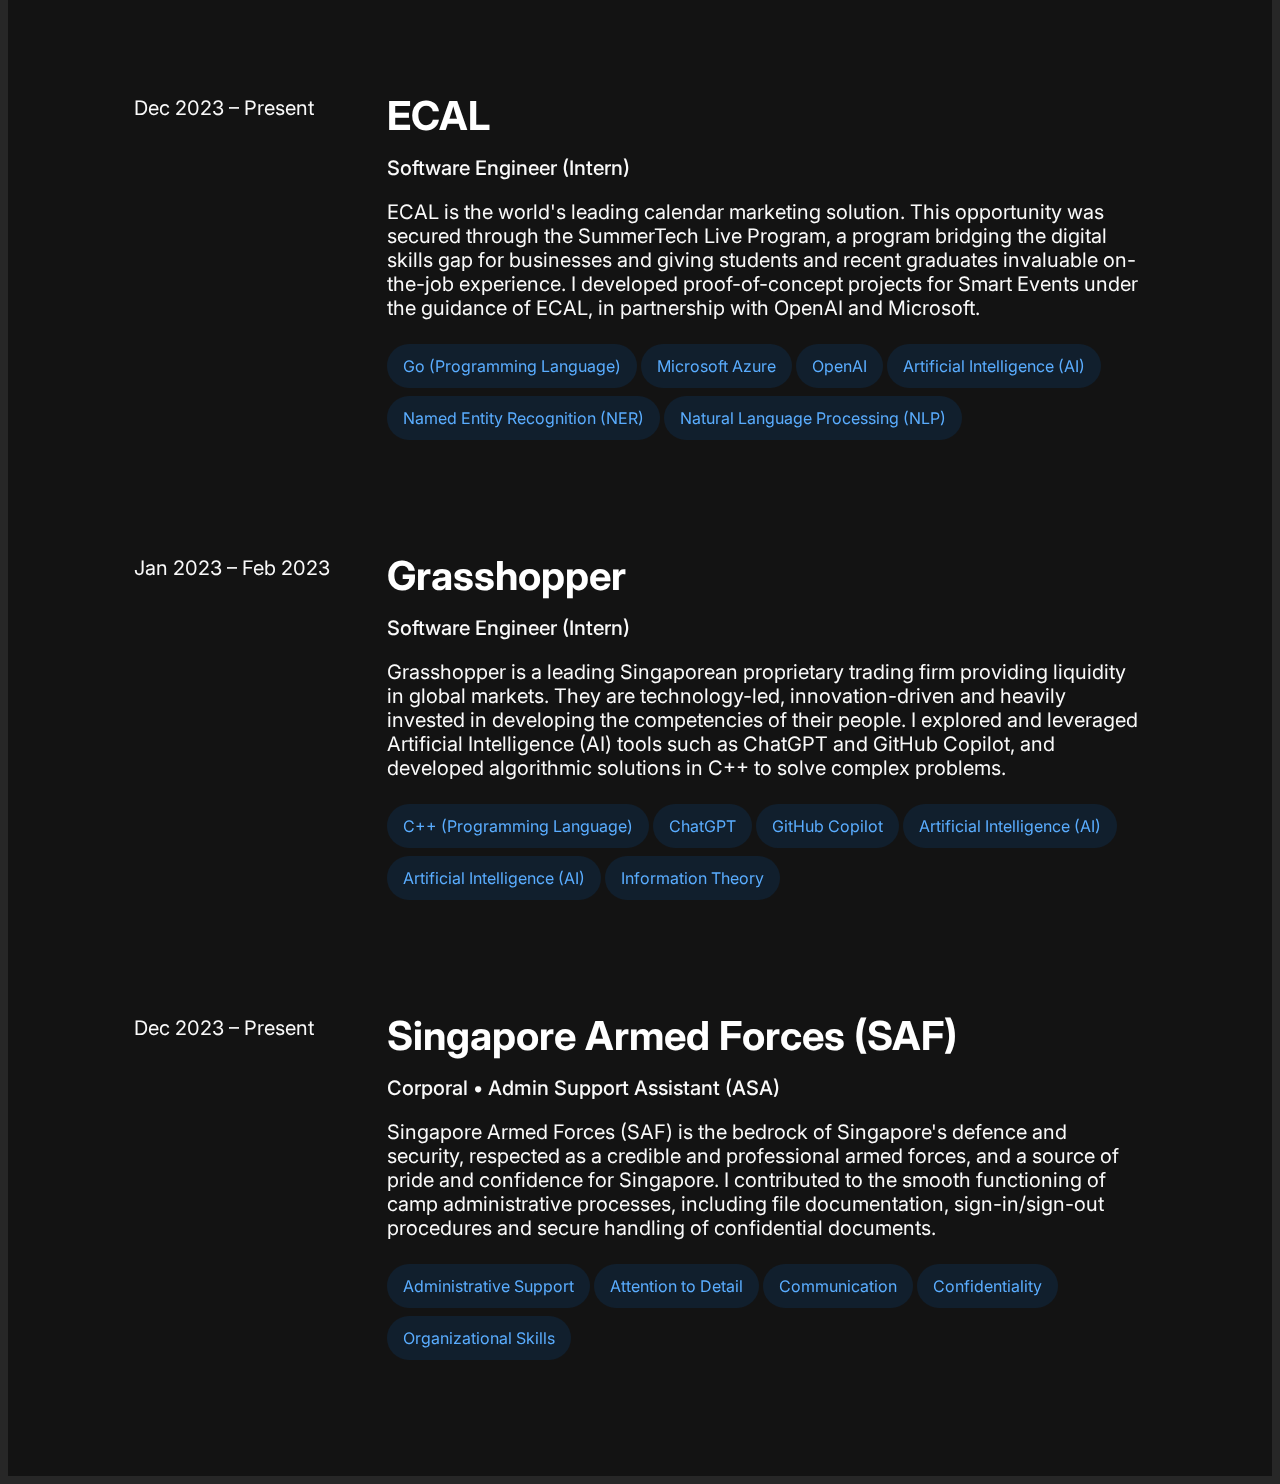
==== commit 32af24f3: "Dark theme" ====
--- a/index.html
+++ b/index.html
@@ -4,191 +4,110 @@
     <meta charset="UTF-8">
     <meta name="viewport" content="width=device-width, initial-scale=1.0">
     <meta http-equiv=“X-UA-Compatible” content=“ie=edge”>
-    <title>Christian Cheng</title>
+    <title>Test</title>
     <link rel="stylesheet" href="styles.css">
-    <link rel="stylesheet" href="https://fonts.googleapis.com/css2?family=Inter:wght@400;700&display=swap">
     <script src="script.js" defer></script>
-    <link rel="stylesheet" href="https://unpkg.com/aos@next/dist/aos.css"/>
-    <script src="https://unpkg.com/aos@2.3.1/dist/aos.js"></script>
 </head>
 <body>
-    <div id="page-container">
-        <div id="main-container">
-            <div id="introduction" data-aos="fade-right">
-                <p id="hey">Hey 👋, I'm</p>
-                <p id="name">Christian Cheng</p>
+    <div id="introduction">
+        <div id="content-container">
+            <div id="left">
+                <p id="content">Hey 👋, I'm</p>
+                <p id="header">Christian Cheng</p>
                 <p id="description">I'm a Software Engineer, Trader & Sneaker Collector from Singapore, currently living in Australia. I'm currently studying Computer Science, majoring in Software Development, at <a href="https://www.swinburne.edu.au/" target="_blank">Swinburne University of Technology</a>. Currently, I'm focused on leveraging Artificial Intelligence (AI) to achieve accurate translations for smart events at <a href="https://ecal.com/" target="_blank">ECAL</a>.</p>
+                <nav>
+                    <ul>
+                        <li data-aos="fade-right"><a href="#about">About</a></li>
+                        <li data-aos="fade-right"><a href="#experience">Experience</a></li>
+                        <li data-aos="fade-right"><a href="#projects">Projects</a></li>
+                        <li data-aos="fade-right"><a href="#blog">Blog</a></li>
+                        <span>
+                            <a href="mailto:christiancheng15@gmail.com" id="svg"><svg xmlns="http://www.w3.org/2000/svg" class="icon icon-tabler icon-tabler-mail" width="30" height="30" viewBox="0 0 24 24" stroke-width="0.75" stroke="#FFFFFF" fill="none" stroke-linecap="round" stroke-linejoin="round"> <path stroke="none" d="M0 0h24v24H0z" fill="none"/><path d="M3 7a2 2 0 0 1 2 -2h14a2 2 0 0 1 2 2v10a2 2 0 0 1 -2 2h-14a2 2 0 0 1 -2 -2v-10z" /><path d="M3 7l9 6l9 -6" /></svg></a>
+                            <a href="https://github.com/christiancheng15" id="svg" target="_blank"><svg xmlns="http://www.w3.org/2000/svg" class="icon icon-tabler icon-tabler-brand-github" width="30" height="30" viewBox="0 0 24 24" stroke-width="0.75" stroke="#FFFFFF" fill="none" stroke-linecap="round" stroke-linejoin="round"><path stroke="none" d="M0 0h24v24H0z" fill="none"/><path d="M9 19c-4.3 1.4 -4.3 -2.5 -6 -3m12 5v-3.5c0 -1 .1 -1.4 -.5 -2c2.8 -.3 5.5 -1.4 5.5 -6a4.6 4.6 0 0 0 -1.3 -3.2a4.2 4.2 0 0 0 -.1 -3.2s-1.1 -.3 -3.5 1.3a12.3 12.3 0 0 0 -6.2 0c-2.4 -1.6 -3.5 -1.3 -3.5 -1.3a4.2 4.2 0 0 0 -.1 3.2a4.6 4.6 0 0 0 -1.3 3.2c0 4.6 2.7 5.7 5.5 6c-.6 .6 -.6 1.2 -.5 2v3.5" /></svg></a>
+                            <a href="https://www.linkedin.com/in/christiancheng15/" id="svg" target="_blank"><svg xmlns="http://www.w3.org/2000/svg" class="icon icon-tabler icon-tabler-brand-linkedin" width="30" height="30" viewBox="0 0 24 24" stroke-width="0.75" stroke="#FFFFFF" fill="none" stroke-linecap="round" stroke-linejoin="round"><path stroke="none" d="M0 0h24v24H0z" fill="none"/> <path d="M4 4m0 2a2 2 0 0 1 2 -2h12a2 2 0 0 1 2 2v12a2 2 0 0 1 -2 2h-12a2 2 0 0 1 -2 -2z" /> <path d="M8 11l0 5" /> <path d="M8 8l0 .01" /> <path d="M12 16l0 -5" /><path d="M16 16v-3a2 2 0 0 0 -4 0" /></svg></a>
+                            <a href="https://discord.gg/p7fx5AbUFB" id="svg" target="_blank"><svg xmlns="http://www.w3.org/2000/svg" class="icon icon-tabler icon-tabler-brand-discord" width="30" height="30" viewBox="0 0 24 24" stroke-width="0.75" stroke="#FFFFFF" fill="none" stroke-linecap="round" stroke-linejoin="round"> <path stroke="none" d="M0 0h24v24H0z" fill="none"/><path d="M8 12a1 1 0 1 0 2 0a1 1 0 0 0 -2 0" /> <path d="M14 12a1 1 0 1 0 2 0a1 1 0 0 0 -2 0" /> <path d="M15.5 17c0 1 1.5 3 2 3c1.5 0 2.833 -1.667 3.5 -3c.667 -1.667 .5 -5.833 -1.5 -11.5c-1.457 -1.015 -3 -1.34 -4.5 -1.5l-.972 1.923a11.913 11.913 0 0 0 -4.053 0l-.975 -1.923c-1.5 .16 -3.043 .485 -4.5 1.5c-2 5.667 -2.167 9.833 -1.5 11.5c.667 1.333 2 3 3.5 3c.5 0 2 -2 2 -3" /><path d="M7 16.5c3.5 1 6.5 1 10 0" /></svg></a>
+                        </span>
+                    </ul>
+                </nav>
             </div>
-            <nav>
-                <ul>
-                    <li data-aos="fade-right"><a href="#about">About</a></li>
-                    <li data-aos="fade-right"><a href="#experience">Experience</a></li>
-                    <li data-aos="fade-right"><a href="#">Projects</a></li>
-                    <li data-aos="fade-right"><a href="#">Blog</a></li>
-                    <div data-aos="fade-right">
-                        <li>
-                            <a href="mailto:christiancheng15@gmail.com"><svg xmlns="http://www.w3.org/2000/svg" class="icon icon-tabler icon-tabler-mail" width="28" height="28" viewBox="0 0 24 24" stroke-width="0.75" stroke="#000000" fill="none" stroke-linecap="round" stroke-linejoin="round"> <path stroke="none" d="M0 0h24v24H0z" fill="none"/><path d="M3 7a2 2 0 0 1 2 -2h14a2 2 0 0 1 2 2v10a2 2 0 0 1 -2 2h-14a2 2 0 0 1 -2 -2v-10z" /><path d="M3 7l9 6l9 -6" /></svg></a>
-                            <a href="https://github.com/christiancheng15" target="_blank"><svg xmlns="http://www.w3.org/2000/svg" class="icon icon-tabler icon-tabler-brand-github" width="28" height="28" viewBox="0 0 24 24" stroke-width="0.75" stroke="#000000" fill="none" stroke-linecap="round" stroke-linejoin="round"><path stroke="none" d="M0 0h24v24H0z" fill="none"/><path d="M9 19c-4.3 1.4 -4.3 -2.5 -6 -3m12 5v-3.5c0 -1 .1 -1.4 -.5 -2c2.8 -.3 5.5 -1.4 5.5 -6a4.6 4.6 0 0 0 -1.3 -3.2a4.2 4.2 0 0 0 -.1 -3.2s-1.1 -.3 -3.5 1.3a12.3 12.3 0 0 0 -6.2 0c-2.4 -1.6 -3.5 -1.3 -3.5 -1.3a4.2 4.2 0 0 0 -.1 3.2a4.6 4.6 0 0 0 -1.3 3.2c0 4.6 2.7 5.7 5.5 6c-.6 .6 -.6 1.2 -.5 2v3.5" /></svg></a>
-                            <a href="https://www.linkedin.com/in/christiancheng15/" target="_blank"><svg xmlns="http://www.w3.org/2000/svg" class="icon icon-tabler icon-tabler-brand-linkedin" width="28" height="28" viewBox="0 0 24 24" stroke-width="0.75" stroke="#000000" fill="none" stroke-linecap="round" stroke-linejoin="round"><path stroke="none" d="M0 0h24v24H0z" fill="none"/> <path d="M4 4m0 2a2 2 0 0 1 2 -2h12a2 2 0 0 1 2 2v12a2 2 0 0 1 -2 2h-12a2 2 0 0 1 -2 -2z" /> <path d="M8 11l0 5" /> <path d="M8 8l0 .01" /> <path d="M12 16l0 -5" /><path d="M16 16v-3a2 2 0 0 0 -4 0" /></svg></a>
-                            <a href="https://discord.gg/p7fx5AbUFB" target="_blank"><svg xmlns="http://www.w3.org/2000/svg" class="icon icon-tabler icon-tabler-brand-discord" width="28" height="28" viewBox="0 0 24 24" stroke-width="0.75" stroke="#000000" fill="none" stroke-linecap="round" stroke-linejoin="round"> <path stroke="none" d="M0 0h24v24H0z" fill="none"/><path d="M8 12a1 1 0 1 0 2 0a1 1 0 0 0 -2 0" /> <path d="M14 12a1 1 0 1 0 2 0a1 1 0 0 0 -2 0" /> <path d="M15.5 17c0 1 1.5 3 2 3c1.5 0 2.833 -1.667 3.5 -3c.667 -1.667 .5 -5.833 -1.5 -11.5c-1.457 -1.015 -3 -1.34 -4.5 -1.5l-.972 1.923a11.913 11.913 0 0 0 -4.053 0l-.975 -1.923c-1.5 .16 -3.043 .485 -4.5 1.5c-2 5.667 -2.167 9.833 -1.5 11.5c.667 1.333 2 3 3.5 3c.5 0 2 -2 2 -3" /><path d="M7 16.5c3.5 1 6.5 1 10 0" /></svg></a>
-                        </li>
-                    </div>
-                </ul>
-            </nav>
-        </div>
-        <div id="donut-container" data-aos="fade-left">
-            <div id="donut"></div>
+            <div id="right">
+                <div id="donut-container">
+                    <div id="donut"></div>
+                </div>
+            </div>
         </div>
     </div>
     <div id="about">
-        <p id="title">About</p>
-        <div id="description">
-            <span>
-                <!-- <p>I was born in 2001 in Hong Kong, before moving to Singapore in 2007. Currently, I live in Melbourne, Australia where I'm studying a Bachelor of Computer Science (Software Development) at <a href="https://www.swinburne.edu.au/" target="_blank">Swinburne University of Technology</a>.</p> -->
-                
-                <p>Back in 2014, I was introduced to the basics of Web Development and tumbled head first into the rabbit hole of coding. Fast-forward to today, and I've had the opportunity to contribute to many <a href="#">projects</a>. The dynamic nature of technology constantly presents challenges. Tackling these hurdles head-on, problem solving and devising innovative solutions fuels my passion for coding.</p>
-                    
-                <p>I am constantly learning and eagerly seeking opportunities to contribute to even more projects.</p>
-                
-                <p>Currently, I'm focused on leveraging Artificial Intelligence (AI) to achieve accurate translations for smart events at <a href="https://ecal.com/" target="_blank">ECAL</a>.</p>
-            
-            </span>
-            <img src="https://images.unsplash.com/photo-1600664356348-10686526af4f?q=80&w=1000&auto=format&fit=crop&ixlib=rb-4.0.3&ixid=M3wxMjA3fDB8MHxzZWFyY2h8MTF8fHNpbmdhcG9yZXxlbnwwfHwwfHx8MA%3D%3D" height="300" alt="singapore merlion" draggable="false">
+        <div id="overlay">
+            <div id="content-container">
+                <div id="left">
+                    <p id="header">About</p>
+                </div>
+                <div id="right">
+                    <p id="content">Back in 2014, I was introduced to the basics of Web Development and tumbled head first into the rabbit hole of coding. Fast-forward to today, and I've had the opportunity to contribute to many <a href="#">projects</a>. The dynamic nature of technology constantly presents challenges. Tackling these hurdles head-on, problem solving and devising innovative solutions fuels my passion for coding. I am constantly learning and eagerly seeking opportunities to contribute to even more projects.</p>
+    
+                    <p id="content">Currently, I'm focused on leveraging Artificial Intelligence (AI) to achieve accurate translations for smart events at <a href="https://ecal.com/" target="_blank">ECAL</a>.</p>
+                </div>
+            </div>
         </div>
     </div>
     <div id="experience">
-        <p id="title">Experience</p>
-        <div id="event">
-            <p id="date">Dec 2023 – Present</p>
-            <span>
-                <p id="eventTitle"><a href="https://ecal.com/" target="_blank">ECAL</a></p>
-                <p id="eventRole">Software Engineer</p>
-                <p id="eventDescription">ECAL is the world's leading calendar marketing solution. This opportunity was secured through the SummerTech Live Program, a program bridging the digital skills gap for businesses and giving students and recent graduates invaluable on-the-job experience. I developed proof-of-concept projects for Smart Events under the guidance of ECAL, in partnership with OpenAI and Microsoft.</p>
-                <ul>
-                    <li>Go (Programming Language)</li>
-                    <li>Microsoft Azure</li>
-                    <li>OpenAI</li>
-                    <li>Artificial Intelligence (AI)</li>
-                    <li>Named Entity Recognition (NER)</li>
-                    <li>Natural Language Processing (NLP)</li>
+        <div id="content-container">
+            <p id="title">Experience</p>
+        </div>
+        <div id="content-container">
+            <div id="left">
+                <p id="date">Dec 2023 – Present</p>
+            </div>
+            <div id="right">
+                <p id="company"><a href="https://ecal.com/" target="_blank">ECAL</a></p>
+                <p id="position">Software Engineer (Intern)</p>
+                <p id="description">ECAL is the world's leading calendar marketing solution. This opportunity was secured through the SummerTech Live Program, a program bridging the digital skills gap for businesses and giving students and recent graduates invaluable on-the-job experience. I developed proof-of-concept projects for Smart Events under the guidance of ECAL, in partnership with OpenAI and Microsoft.</p>
+                <ul id="skills">
+                    <li id="skill">Go (Programming Language)</li>
+                    <li id="skill">Microsoft Azure</li>
+                    <li id="skill">OpenAI</li>
+                    <li id="skill">Artificial Intelligence (AI)</li>
+                    <li id="skill">Named Entity Recognition (NER)</li>
+                    <li id="skill">Natural Language Processing (NLP)</li>
                 </ul>
-            </span>
+            </div>
         </div>
-        <div id="event">
-            <p id="date">Jan 2023 – Feb 2023</p>
-            <span>
-                <p id="eventTitle"><a href="https://grasshopperasia.com/" target="_blank">Grasshopper</a></p>
-                <p id="eventRole">Software Engineer</p>
-                <p id="eventDescription">Grasshopper is a leading Singaporean proprietary trading firm providing liquidity in global markets. They are technology-led, innovation-driven and heavily invested in developing the competencies of their people. I explored and leveraged Artificial Intelligence (AI) tools such as ChatGPT and GitHub Copilot, and developed algorithmic solutions in C++ to solve complex problems.</p>
-                <ul>
-                    <li>C++ (Programming Language)</li>
-                    <li>ChatGPT</li>
-                    <li>GitHub Copilot</li>
-                    <li>Information Theory</li>
-                    <li>Artificial Intelligence (AI)</li>
+        <div id="content-container">
+            <div id="left">
+                <p id="date">Jan 2023 – Feb 2023</p>
+            </div>
+            <div id="right">
+                <p id="company"><a href="https://grasshopperasia.com/" target="_blank">Grasshopper</a></p>
+                <p id="position">Software Engineer (Intern)</p>
+                <p id="description">Grasshopper is a leading Singaporean proprietary trading firm providing liquidity in global markets. They are technology-led, innovation-driven and heavily invested in developing the competencies of their people. I explored and leveraged Artificial Intelligence (AI) tools such as ChatGPT and GitHub Copilot, and developed algorithmic solutions in C++ to solve complex problems.</p>
+                <ul id="skills">
+                    <li id="skill">C++ (Programming Language)</li>
+                    <li id="skill">ChatGPT</li>
+                    <li id="skill">GitHub Copilot</li>
+                    <li id="skill">Artificial Intelligence (AI)</li>
+                    <li id="skill">Artificial Intelligence (AI)</li>
+                    <li id="skill">Information Theory</li>
                 </ul>
-            </span>
+            </div>
         </div>
-        <div id="event">
-            <p id="date">Feb 2020 – Feb 2022</p>
-            <span>
-                <p id="eventTitle"><a href="https://www.mindef.gov.sg/web/portal/mindef/home" target="_blank">Singapore Armed Forces (SAF)</a></p>
-                <p id="eventRole">Corporal • Admin Support Assistant (ASA)</p>
-                <p id="eventDescription">Singapore Armed Forces (SAF) is the bedrock of Singapore's defence and security, respected as a credible and professional armed forces, and a source of pride and confidence for Singapore. I contributed to the smooth functioning of camp administrative processes, including file documentation, sign-in/sign-out procedures and secure handling of confidential documents</p>
-                <ul>
-                    <li>Administrative Support</li>
-                    <li>Communication</li>
-                    <li>Confidentiality</li>
-                    <li>Organizational Skills</li>
-                    <li>Attention to Detail</li>
+        <div id="content-container">
+            <div id="left">
+                <p id="date">Dec 2023 – Present</p>
+            </div>
+            <div id="right">
+                <p id="company"><a href="https://www.mindef.gov.sg/web/portal/mindef/home" target="_blank">Singapore Armed Forces (SAF)</a></p>
+                <p id="position">Corporal • Admin Support Assistant (ASA)</p>
+                <p id="description">Singapore Armed Forces (SAF) is the bedrock of Singapore's defence and security, respected as a credible and professional armed forces, and a source of pride and confidence for Singapore. I contributed to the smooth functioning of camp administrative processes, including file documentation, sign-in/sign-out procedures and secure handling of confidential documents.</p>
+                <ul id="skills">
+                    <li id="skill">Administrative Support</li>
+                    <li id="skill">Attention to Detail</li>
+                    <li id="skill">Communication</li>
+                    <li id="skill">Confidentiality</li>
+                    <li id="skill">Organizational Skills</li>
                 </ul>
-            </span>
-        </div>
-    </div>
-    <div id="projects">
-        <p id="title">Projects</p>
-        <div id="project-container">
-            <div id="project">
-                <span>
-                    <p id="category">Monitor</p>
-                    <p id="projectTitle">TPP Tracker</p>
-                    <p id="projectDescription">24/7 temperature monitoring and real-time notifications for <a href="https://www.pancakeparlour.com.au/">The Pancake Parlour</a>. Save up to 80%.</p>
-                    <p id="view-project"><a href="#">View Project →</a></p>
-                </span>
-            </div>
-            <div id="project">
-                <span>
-                    <p id="category">Automation</p>
-                    <p id="projectTitle">vPlates Checker</p>
-                    <p id="projectDescription">Check hundreds of number plate combinations at <a href="https://vplates.com.au/">vPlates</a> in seconds.<br><br></p>
-                    <p id="view-project"><a href="#">View Project →</a></p>
-                </span>
-            </div>
-            <div id="project">
-                <span>
-                    <p id="category">Photography</p>
-                    <p id="projectTitle">StockX 360°</p>
-                    <p id="projectDescription">Create HD 360° GIF images of products from <a href="https://stockx.com/">StockX</a> in seconds.<br><br></p>
-                    <p id="view-project"><a href="#">View Project →</a></p>
-                </span>
-            </div>
-            <div id="project">
-                <span>
-                    <p id="category">Photography</p>
-                    <p id="projectTitle">GOAT Images</p>
-                    <p id="projectDescription">Download all HD images of products from <a href="https://www.goat.com/">GOAT</a> in seconds.<br><br></p>
-                    <p id="view-project"><a href="#">View Project →</a></p>
-                </span>
-            </div>
-            <div id="project">
-                <span>
-                    <p id="category">Automation</p>
-                    <p id="projectTitle">kAIO</p>
-                    <p id="projectDescription">Custom all-in-one bot automating checkouts across Australia & South East Asia websites.</a></p>
-                    <p id="view-project"><a href="#">View Project →</a></p>
-                </span>
-            </div>
-            <div id="project">
-                <span>
-                    <p id="category">Group</p>
-                    <p id="projectTitle">kFNF</p>
-                    <p id="projectDescription">Founded a Discord community for Reselling & Matched Betting. Generating over $50,000 in profit.</p>
-                    <p id="view-project"><a href="#">View Project →</a></p>
-                </span>
-            </div>
-            <div id="project">
-                <span>
-                    <p id="category">Automation</p>
-                    <p id="projectTitle">kTools</p>
-                    <p id="projectDescription">Custom toolbox automating Account & Discount Code generation. Combined savings of over $15,000.</p>
-                    <p id="view-project"><a href="#">View Project →</a></p>
-                </span>
-            </div>
-            <div id="project">
-                <span>
-                    <p id="category">Business</p>
-                    <p id="projectTitle">The Sneaker Bakery</p>
-                    <p id="projectDescription">Your one-stop shop for the latest Sneakers, Streetwear & More. Generating over $250,000 in sales.</p>
-                    <p id="view-project"><a href="#">View Project →</a></p>
-                </span>
-            </div>
-            <div id="project">
-                <span>
-                    <p id="category">Monitor</p>
-                    <p id="projectTitle">VicRoads Sniper</p>
-                    <p id="projectDescription">24/7 monitoring of driving test availabilities. Secure bookings in a matter of seconds.</p>
-                    <p id="view-project"><a href="#">View Project →</a></p>
-                </span>
             </div>
         </div>
     </div>
-    <footer>
-        <p>© Christian Cheng 2024 • <a href="#" target="_blank">bsq</a></p>
-    </footer>
 </body>
-<script>
-    AOS.init({
-        duration: 750
-    })
-</script>
 </html>--- a/styles.css
+++ b/styles.css
@@ -1,264 +1,321 @@
-@import url('https://fonts.googleapis.com/css2?family=IBM+Plex+Mono&family=Inter&display=swap');
-@import url('https://fonts.googleapis.com/css2?family=IBM+Plex+Mono:ital,wght@0,100;0,200;0,300;0,400;0,500;0,600;0,700;1,100;1,200;1,300;1,400;1,500;1,600;1,700&display=swap');
+@import url('https://fonts.googleapis.com/css2?family=Inter:wght@100..900&display=swap');
+
+* {
+    font-family: 'Inter', sans-serif;
+}
 
 html {
+    overflow-x: hidden;
+    user-select: none;
+    scroll-behavior: smooth;
+}
+
+body {
+    background: #272727;
+}
+
+/* -------INTRODUCTION------ */
+
+#introduction {
+    width: 100vw;
+    height: 100vh;
+    overflow: hidden;
+    background: rgba(0, 0, 0, 0.5);
+}
+
+#introduction #header {
+    text-align: left;
+    font-size: 4rem;
+    font-weight: 700;
+    color: #FAFAFA;
+}
+
+#introduction #content-container {
+    width: 80%;
+    margin: 4em auto;
+    height: calc(100vh - 8em)
+}
+
+#introduction p {
+    text-align: center;
+    vertical-align: middle;
+    font-size: 4rem;
+    color: #FAFAFA;
+}
+
+#introduction #left {
+    width: 60%;
+    float: left;
+    display: block;
+    position: relative;
+    top: 50%;
+    transform: translate(0,-50%);
+    z-index: 1;
+}
+
+#introduction #header {
+    text-align: left;
+    font-size: 4rem;
+    font-weight: 700;
+    line-height: 4rem;
+    margin: 2.5rem 0;
+}
+
+#introduction #right {
+    width: 40%;
+    float: right;
+    display: block;
+    position: relative;
+    top: 50%;
+    transform: translate(-15%,-50%);
+    z-index: 99999;
+    
+}
+
+#introduction #content {
+    text-align: left;
+    font-size: 1.25rem;
+    justify-self: flex-start;
+    color: #FAFAFA;
+}
+
+#introduction #description {
+    text-align: left;
+    font-size: 1.25rem;
+    justify-self: flex-start;
+    padding-bottom: 2rem;
+    border-bottom: 1px solid #444444
+}
+
+#introduction a {
+    color: #5AADFF;
+    text-decoration: none;
+}
+
+#introduction a:hover {
+    text-decoration: underline 1px solid #5AADFF;
+    text-underline-offset: 5px;
+}
+
+#introduction nav a {
+    color: #FAFAFA;
+    text-decoration: none;
+}
+
+#introduction nav a:hover {
+    text-decoration: underline 1px solid #FAFAFA;
+    text-underline-offset: 5px;
+}
+
+pre {
+    color: #FAFAFA;
+    font-family: 'IBM Plex Mono', monospace;
+}
+
+/* ----------NAV---------- */
+
+nav ul {
+    padding-top: 0.5rem;
+    padding-left: 0;
+    font-size: 0;
+    display: flex;
+    justify-content: space-between;
+    align-items: center;
+    margin: 1.5rem 0;
+}
+
+nav ul li {
+    display: inline;
+    font-size: 1.25rem;
+}
+
+nav #svg {
+    vertical-align: top;
+}
+
+nav span {
+    font-size: 10px;
+}
+
+nav span a {
+    display: inline;
+    justify-content: space-between;
+    align-items: center;
+}
+
+/* ----------ABOUT---------- */
+
+#about {
+    width: 100%;
+    display: block;
+    overflow: auto;
+    background: url("/images/singapore.jpg");
+    background-position: center;
+    background-size: cover;
+}
+
+#overlay {
+    width: 100%;
+    display: block;
+    overflow: auto;
+    background: linear-gradient(to bottom, rgba(19, 19, 19, 1), rgba(19, 19, 19, 0.5), rgba(19, 19, 19, 1));
+    backdrop-filter: blur(10px);
+}
+
+#about #content-container {
+    width: 80%;
+    margin: 10em auto;
     overflow-y: auto;
-    overflow-x: hidden;
-    scroll-behavior: smooth;
-}
-
-body {
-    font-family: 'IBM Plex Mono', monospace;
-    user-select: none;
-    background-color: #FAFAFA;
-    font-size: 1rem;
+}
+
+#about #left {
+    width: 25%;
+    float: left;
+}
+
+#about #header {
+    text-align: left;
+    font-size: 4rem;
+    font-weight: 700;
+    line-height: 4rem;
+    margin: 0;
+    padding: 0;
+    color: #FAFAFA;
+}
+
+#about #right {
+    width: 75%;
+    float: right;
+}
+
+#about #content {
+    color: #FAFAFA;
+}
+
+#about #content:first-child {
+    text-align: left;
+    font-size: 1.25rem;
+    justify-self: flex-start;
+    margin-top: 0;
+}
+
+#about #content:last-child {
+    text-align: left;
+    font-size: 1.25rem;
+    justify-self: flex-start;
+    margin-top: 0;
+    margin-bottom: 0;
+}
+
+#about a {
+    color: #5AADFF;
+    text-decoration: none;
+}
+
+#about a:hover {
+    text-decoration: underline 1px solid #5AADFF;
+    text-underline-offset: 5px;
+}
+
+/* ----------EXPERIENCE---------- */
+
+#experience {
+    width: 100%;
+    display: block;
+    overflow: auto;
+    background: rgba(0, 0, 0, 0.5);
+    backdrop-filter: blur(100px);
+}
+
+#experience #content-container {
     width: 80%;
-    margin: 0 auto;
-    min-height: 100vh;
-    position: relative;
-}
-
-a {
+    margin: 6em auto;
+    overflow-y: auto;
+}
+
+#experience #left {
+    width: 25%;
+    float: left;
+}
+
+#experience #title {
+    text-align: left;
+    font-size: 4rem;
+    font-weight: 700;
+    line-height: 4rem;
+    margin: 0;
+    padding: 0;
+    color: #FAFAFA;
+    overflow: hidden;
+}
+
+#experience #date {
+    text-align: left;
+    font-size: 1.25rem;
+    margin: 0;
+    padding: 0;
+    color: #FAFAFA;
+}
+
+#experience #company {
+    text-align: left;
+    font-size: 2.5rem;
+    line-height: 2.5rem;
+    margin: 0;
+    padding: 0;
+    color: #FAFAFA;
+    font-weight: 700;
+}
+
+#experience #company a {
+    color: #FFFFFF;
     text-decoration: none;
-    color: #0563C1;
-}
-
-a:hover {
-    text-decoration: underline 1px solid #0563C1;
+}
+
+#experience #company a:hover {
+    text-decoration: underline 1px solid #FFFFFF;
     text-underline-offset: 5px;
 }
 
-#keyword {
-    font-weight: 700;
-}
-
-#page-container {
-    display: flex;
-    margin: 4rem 0;
-}
-
-#main-container {
-    width: 55%;
-}
-
-#introduction {
-    border-bottom: 1px solid black;
-}
-
-#introduction p {
-    margin: 1rem 0;
-}
-
-#introduction #name {
-    font-size: 4rem;
-    font-weight: 700;
-    font-family: 'Inter', sans-serif;
-}
-
-#introduction #description {
-    margin-bottom: 2rem;
-    line-height: 1.5rem;
-}
-
-nav ul {
-    text-decoration: none;
+#experience #position {
+    text-align: left;
+    font-size: 1.25rem;
+    color: #FAFAFA;
+    font-weight: 500;
+}
+
+#experience #right {
+    width: 75%;
+    float: right;
+}
+
+#experience #description {
+    color: #FAFAFA;
+    font-size: 1.25rem;
+}
+
+#experience #skills {
     list-style: none;
     padding: 0;
-    margin-bottom: 1rem;
-    margin-top: 2rem;
-    
-}
-
-nav li {
-    margin: 1rem 0;
-}
-
-nav a {
-    color: black;
-}
-
-nav a:hover {
-    text-decoration: underline 1px solid black;
-    text-underline-offset: 5px;
-}
-
-#donut-container {
-    width: 40%;
-}
-
-#donut {
-    font-size: 1rem;
-}
-
-#about #title {
-    font-size: 3rem;
-    font-weight: 700;
-    font-family: 'Inter', sans-serif;
-}
-
-#about p {
-    margin: 1rem 0;
-}
-
-#about #description {
-    display: flex;
-    align-items: center;
-    justify-content: center;
-    column-gap: 1rem;
-    align-items: start;
-}
-
-#about #description img {
-    margin: 1rem 0;
-    border-radius: 25px;
-}
-
-/* ----------------------------- */
-
-#experience #title {
-    font-size: 3rem;
-    font-weight: 700;
-    font-family: 'Inter', sans-serif;
-}
-
-#experience p {
-    margin: 1rem 0;
-}
-
-#experience #event {
-    display: flex;
-    align-items: center;
-    justify-content: center;
-    column-gap: 3rem;
-    align-items: start;
-    margin-bottom: 2rem;
-}
-
-#experience #date {
-    text-transform: uppercase;
-    white-space: nowrap;
-}
-
-#experience #eventTitle {
-    font-size: 2rem;
-    font-weight: 700;
-    font-family: 'Inter', sans-serif;
-    line-height: 1.1;
-}
-
-#experience #eventTitle a {
-    color: black
-}
-
-#experience #eventTitle a:hover {
-    text-decoration: underline 1px solid black
-}
-
-#experience #eventRole {
-    font-weight: 500;
-}
-
-#experience ul {
-    list-style: none;
-    padding: 0;
     margin-top: 1rem;
 }
 
-#experience li {
+#experience #skills #skill {
     background: rgba(5, 99, 193, 0.15);
     width: fit-content;
     padding: 0.75rem 1rem;
     border-radius: 25px;
-    color:#0563C1;
+    color:#5AADFF;
     display: inline-flex;
     margin: 0.25rem 0;
 }
 
-/* ----------------------------- */
-
-#projects #title {
-    font-size: 3rem;
-    font-weight: 700;
-    font-family: 'Inter', sans-serif;
-    margin-bottom: 2rem;
-}
-
-#projects p {
-    margin: 1rem 0;
-}
-
-#projects #project-container{
-    display: flex;
-    flex-wrap: wrap;
-    column-gap: 1.5rem;
-    row-gap: 1.5rem;
-}
-
-#projects #project-container #project {
-    width: calc(33.33% - 1rem);
-    background: rgba(5, 99, 193, 0.15);
-    border-radius: 25px;
-    height: 24.3rem;
-    display: flex;
-    align-items: flex-end;
-}
-
-#projects #project-container #project:nth-child(3n) {
-    margin-right: 0;
-}
-
-#projects #project-container #project p {
-    padding: 0;
-    margin: 1rem;
-}
-
-#projects #project-container #project #category {
-    font-size: 1rem;
-    margin-bottom: 0;
-}
-
-#projects #project-container #project #projectTitle {
-    font-size: 2rem;
-    margin-top: 0;
-    font-weight: 700;
-    font-family: 'Inter', sans-serif;
-    line-height: 1;
-}   
-
-#projects #project-container #project #view-project {
-    margin-top: 2rem;
-    margin-bottom: 1.75rem;
-}
-
-#view-project a {
-    background: #0563C1;
-    color: white;
+#experience #skills #skill:hover {
+    background: rgba(5, 99, 193, 0.6);
+    width: fit-content;
     padding: 0.75rem 1rem;
     border-radius: 25px;
-}
-
-/* ----------------------------- */
-
-footer {
-    position: absolute;
-    width: 100%;
-    height: 5rem;
-    font-size: 14px;
-    text-transform: uppercase;
-    text-align: center;
-    padding: 0.75rem;
-    margin-top: 5rem;
-}
-
-footer a {
-    color: black;
-}
-
-footer a:hover {
-    text-decoration: underline 1px solid black;
-    text-underline-offset: 5px;
-}
-
-#container {
-    display: flex;
+    color:#5AADFF;
+    display: inline-flex;
+    margin: 0.25rem 0;
 }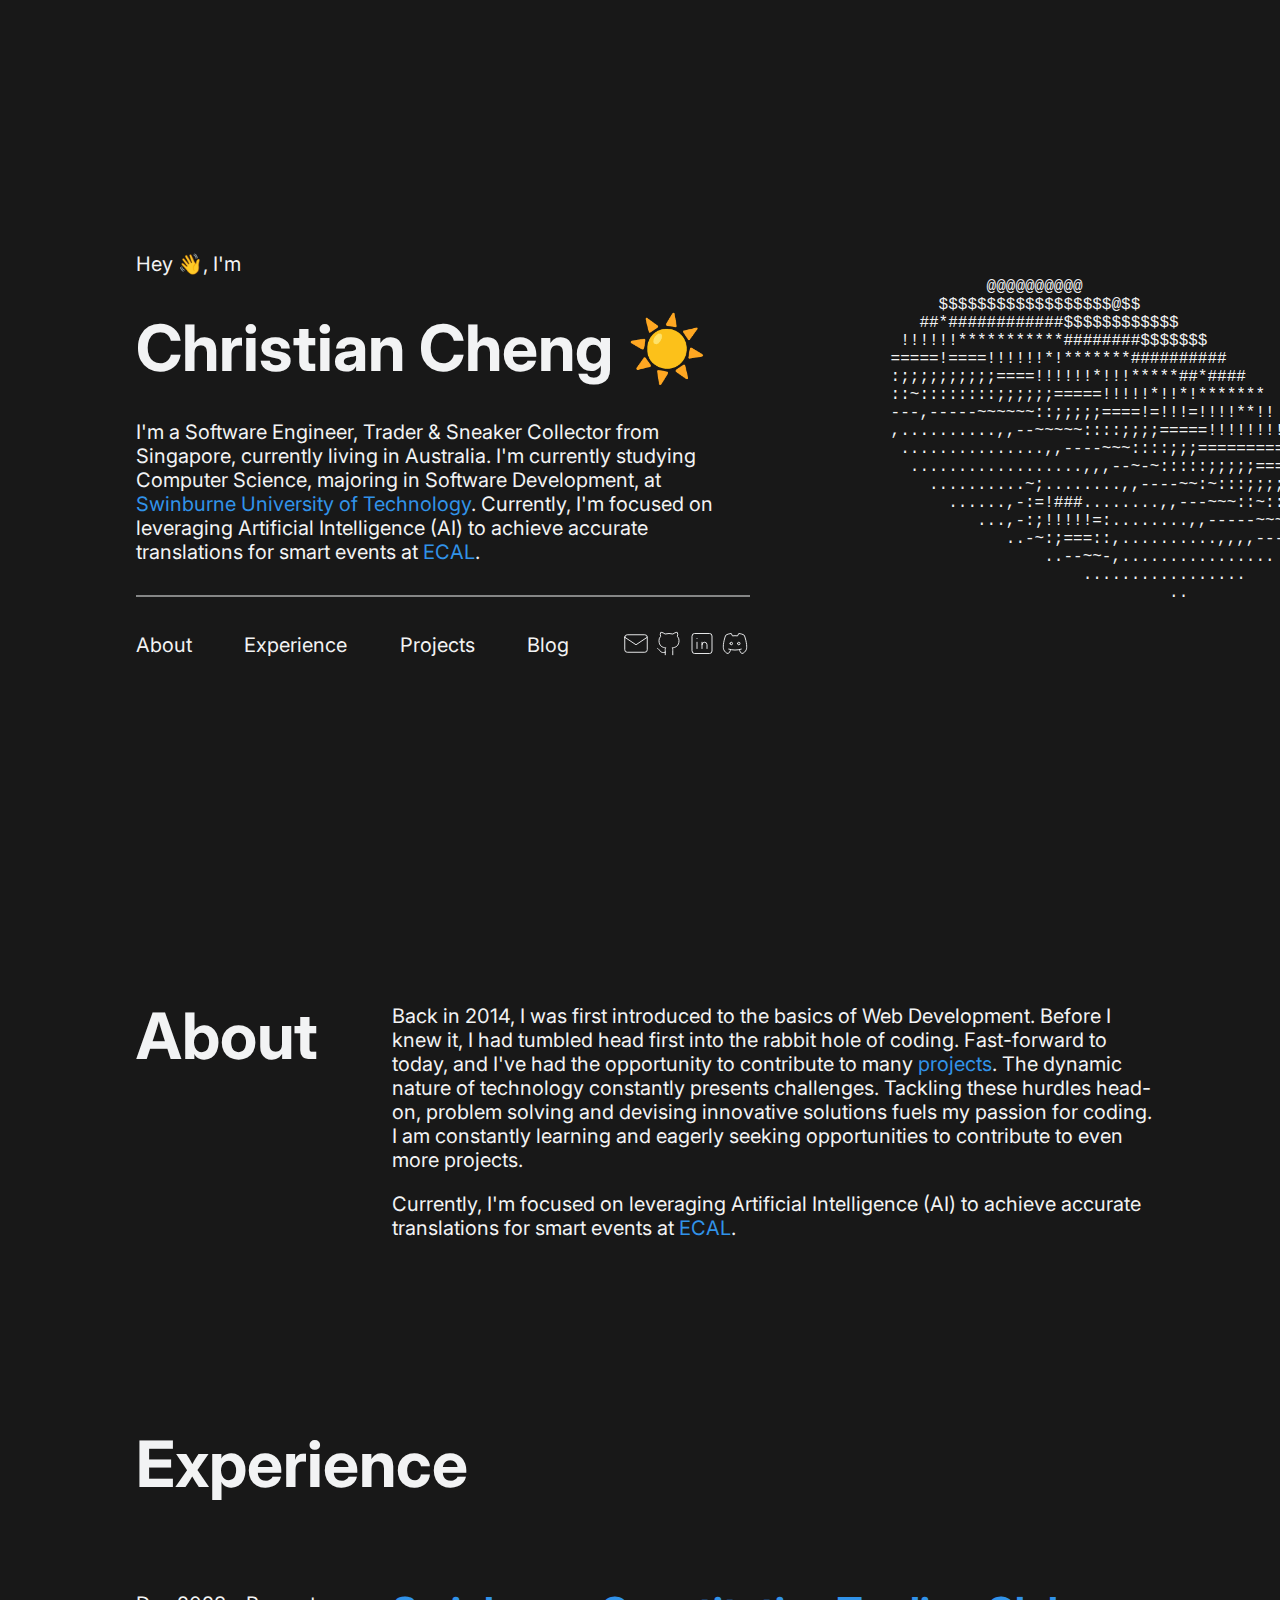
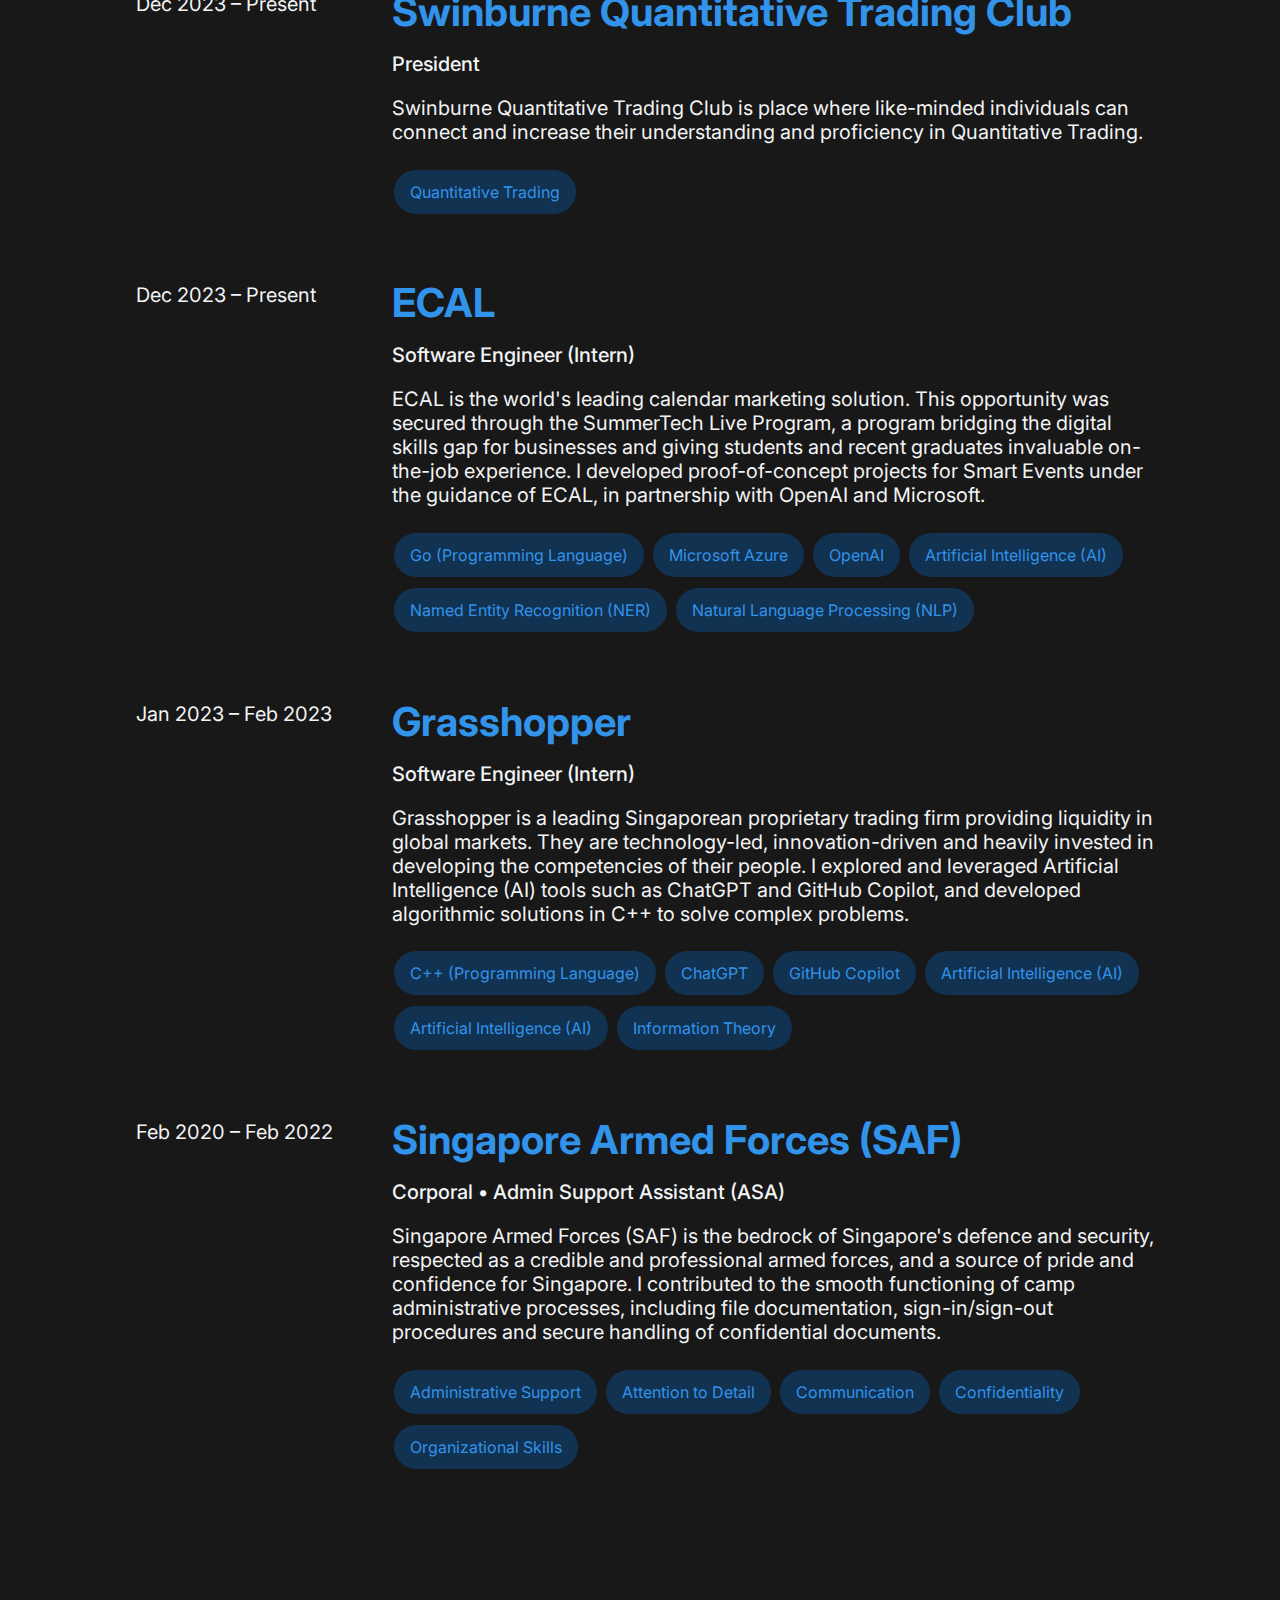
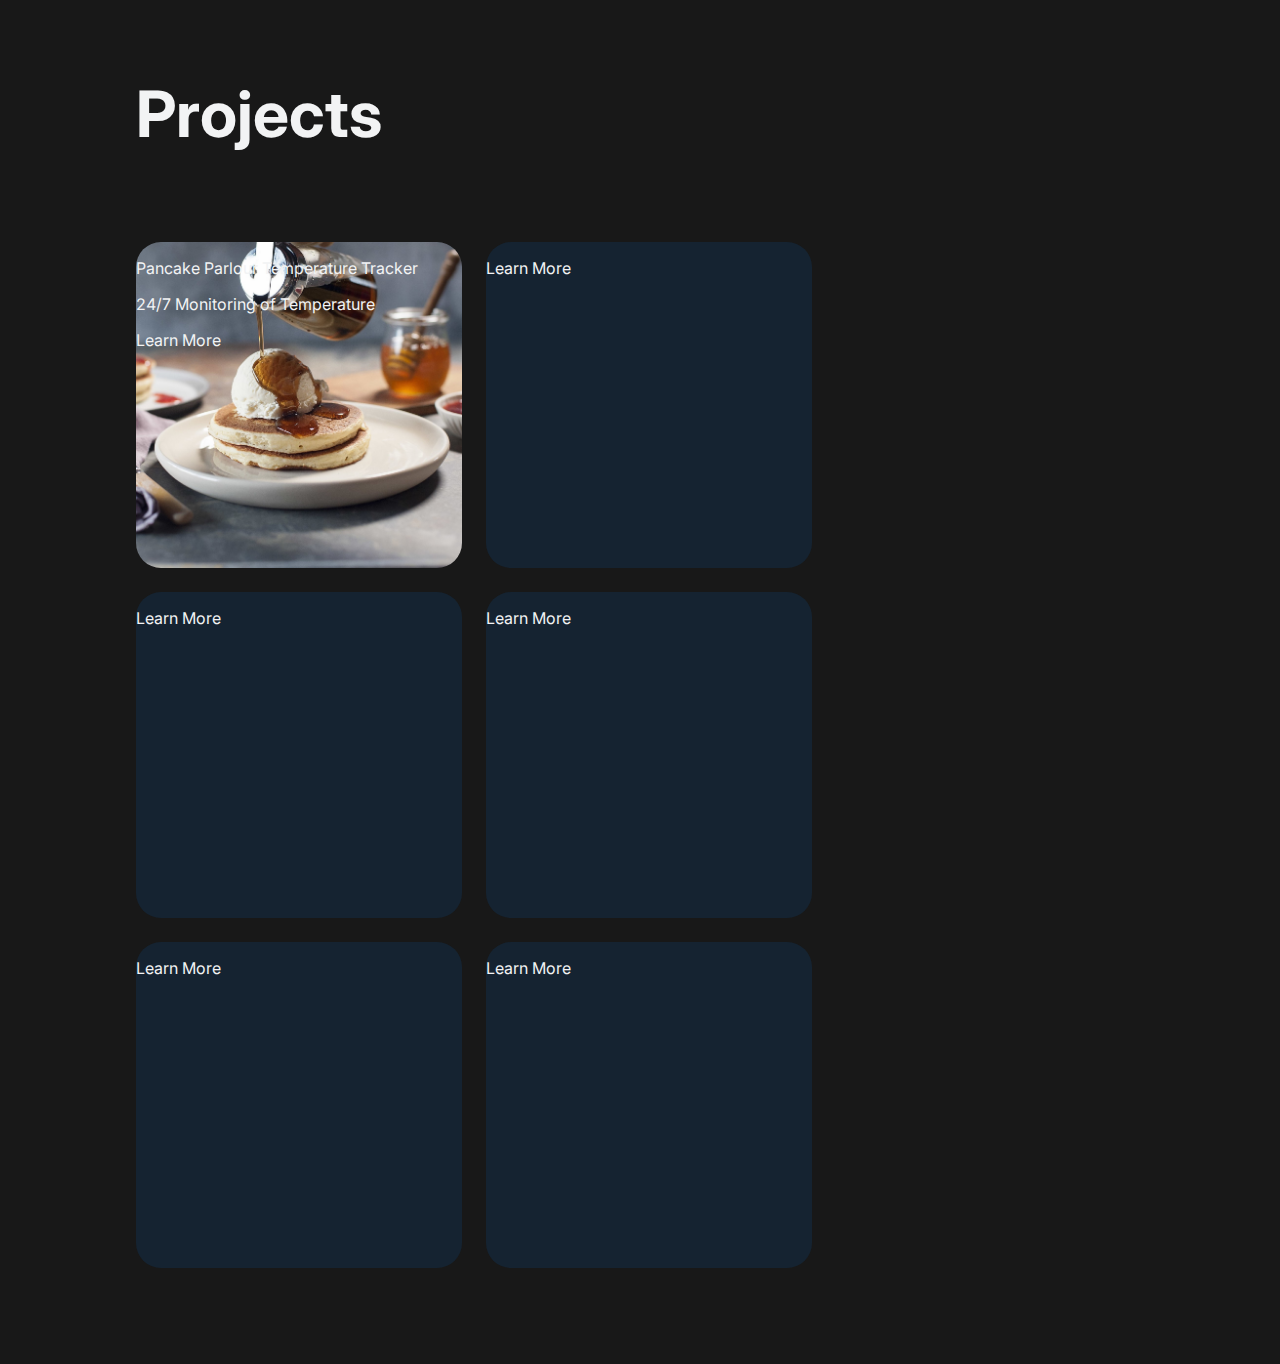
==== commit 75644e3f: "Updates" ====
--- a/index.html
+++ b/index.html
@@ -4,7 +4,7 @@
     <meta charset="UTF-8">
     <meta name="viewport" content="width=device-width, initial-scale=1.0">
     <meta http-equiv=“X-UA-Compatible” content=“ie=edge”>
-    <title>Test</title>
+    <title>Christian Cheng</title>
     <link rel="stylesheet" href="styles.css">
     <script src="script.js" defer></script>
 </head>
@@ -12,20 +12,20 @@
     <div id="introduction">
         <div id="content-container">
             <div id="left">
-                <p id="content">Hey 👋, I'm</p>
-                <p id="header">Christian Cheng</p>
+                <p id="content">Hey <span id="emoji">👋</span>, I'm</p>
+                <p id="header">Christian Cheng <span title="Click Me" onclick="myFunction()">☀️</span></p>
                 <p id="description">I'm a Software Engineer, Trader & Sneaker Collector from Singapore, currently living in Australia. I'm currently studying Computer Science, majoring in Software Development, at <a href="https://www.swinburne.edu.au/" target="_blank">Swinburne University of Technology</a>. Currently, I'm focused on leveraging Artificial Intelligence (AI) to achieve accurate translations for smart events at <a href="https://ecal.com/" target="_blank">ECAL</a>.</p>
                 <nav>
                     <ul>
-                        <li data-aos="fade-right"><a href="#about">About</a></li>
-                        <li data-aos="fade-right"><a href="#experience">Experience</a></li>
-                        <li data-aos="fade-right"><a href="#projects">Projects</a></li>
-                        <li data-aos="fade-right"><a href="#blog">Blog</a></li>
+                        <li><a href="#about">About</a></li>
+                        <li><a href="#experience">Experience</a></li>
+                        <li><a href="#projects">Projects</a></li>
+                        <li><a href="#blog">Blog</a></li>
                         <span>
-                            <a href="mailto:christiancheng15@gmail.com" id="svg"><svg xmlns="http://www.w3.org/2000/svg" class="icon icon-tabler icon-tabler-mail" width="30" height="30" viewBox="0 0 24 24" stroke-width="0.75" stroke="#FFFFFF" fill="none" stroke-linecap="round" stroke-linejoin="round"> <path stroke="none" d="M0 0h24v24H0z" fill="none"/><path d="M3 7a2 2 0 0 1 2 -2h14a2 2 0 0 1 2 2v10a2 2 0 0 1 -2 2h-14a2 2 0 0 1 -2 -2v-10z" /><path d="M3 7l9 6l9 -6" /></svg></a>
-                            <a href="https://github.com/christiancheng15" id="svg" target="_blank"><svg xmlns="http://www.w3.org/2000/svg" class="icon icon-tabler icon-tabler-brand-github" width="30" height="30" viewBox="0 0 24 24" stroke-width="0.75" stroke="#FFFFFF" fill="none" stroke-linecap="round" stroke-linejoin="round"><path stroke="none" d="M0 0h24v24H0z" fill="none"/><path d="M9 19c-4.3 1.4 -4.3 -2.5 -6 -3m12 5v-3.5c0 -1 .1 -1.4 -.5 -2c2.8 -.3 5.5 -1.4 5.5 -6a4.6 4.6 0 0 0 -1.3 -3.2a4.2 4.2 0 0 0 -.1 -3.2s-1.1 -.3 -3.5 1.3a12.3 12.3 0 0 0 -6.2 0c-2.4 -1.6 -3.5 -1.3 -3.5 -1.3a4.2 4.2 0 0 0 -.1 3.2a4.6 4.6 0 0 0 -1.3 3.2c0 4.6 2.7 5.7 5.5 6c-.6 .6 -.6 1.2 -.5 2v3.5" /></svg></a>
-                            <a href="https://www.linkedin.com/in/christiancheng15/" id="svg" target="_blank"><svg xmlns="http://www.w3.org/2000/svg" class="icon icon-tabler icon-tabler-brand-linkedin" width="30" height="30" viewBox="0 0 24 24" stroke-width="0.75" stroke="#FFFFFF" fill="none" stroke-linecap="round" stroke-linejoin="round"><path stroke="none" d="M0 0h24v24H0z" fill="none"/> <path d="M4 4m0 2a2 2 0 0 1 2 -2h12a2 2 0 0 1 2 2v12a2 2 0 0 1 -2 2h-12a2 2 0 0 1 -2 -2z" /> <path d="M8 11l0 5" /> <path d="M8 8l0 .01" /> <path d="M12 16l0 -5" /><path d="M16 16v-3a2 2 0 0 0 -4 0" /></svg></a>
-                            <a href="https://discord.gg/p7fx5AbUFB" id="svg" target="_blank"><svg xmlns="http://www.w3.org/2000/svg" class="icon icon-tabler icon-tabler-brand-discord" width="30" height="30" viewBox="0 0 24 24" stroke-width="0.75" stroke="#FFFFFF" fill="none" stroke-linecap="round" stroke-linejoin="round"> <path stroke="none" d="M0 0h24v24H0z" fill="none"/><path d="M8 12a1 1 0 1 0 2 0a1 1 0 0 0 -2 0" /> <path d="M14 12a1 1 0 1 0 2 0a1 1 0 0 0 -2 0" /> <path d="M15.5 17c0 1 1.5 3 2 3c1.5 0 2.833 -1.667 3.5 -3c.667 -1.667 .5 -5.833 -1.5 -11.5c-1.457 -1.015 -3 -1.34 -4.5 -1.5l-.972 1.923a11.913 11.913 0 0 0 -4.053 0l-.975 -1.923c-1.5 .16 -3.043 .485 -4.5 1.5c-2 5.667 -2.167 9.833 -1.5 11.5c.667 1.333 2 3 3.5 3c.5 0 2 -2 2 -3" /><path d="M7 16.5c3.5 1 6.5 1 10 0" /></svg></a>
+                            <a href="mailto:christiancheng15@gmail.com" id="svg"><svg xmlns="http://www.w3.org/2000/svg" class="icon icon-tabler icon-tabler-mail" width="30" height="30" viewBox="0 0 24 24" stroke-width="0.75" fill="none" stroke-linecap="round" stroke-linejoin="round"> <path stroke="none" d="M0 0h24v24H0z" fill="none"/><path d="M3 7a2 2 0 0 1 2 -2h14a2 2 0 0 1 2 2v10a2 2 0 0 1 -2 2h-14a2 2 0 0 1 -2 -2v-10z" /><path d="M3 7l9 6l9 -6" /></svg></a>
+                            <a href="https://github.com/christiancheng15" id="svg" target="_blank"><svg xmlns="http://www.w3.org/2000/svg" class="icon icon-tabler icon-tabler-brand-github" width="30" height="30" viewBox="0 0 24 24" stroke-width="0.75" fill="none" stroke-linecap="round" stroke-linejoin="round"><path stroke="none" d="M0 0h24v24H0z" fill="none"/><path d="M9 19c-4.3 1.4 -4.3 -2.5 -6 -3m12 5v-3.5c0 -1 .1 -1.4 -.5 -2c2.8 -.3 5.5 -1.4 5.5 -6a4.6 4.6 0 0 0 -1.3 -3.2a4.2 4.2 0 0 0 -.1 -3.2s-1.1 -.3 -3.5 1.3a12.3 12.3 0 0 0 -6.2 0c-2.4 -1.6 -3.5 -1.3 -3.5 -1.3a4.2 4.2 0 0 0 -.1 3.2a4.6 4.6 0 0 0 -1.3 3.2c0 4.6 2.7 5.7 5.5 6c-.6 .6 -.6 1.2 -.5 2v3.5" /></svg></a>
+                            <a href="https://www.linkedin.com/in/christiancheng15/" id="svg" target="_blank"><svg xmlns="http://www.w3.org/2000/svg" class="icon icon-tabler icon-tabler-brand-linkedin" width="30" height="30" viewBox="0 0 24 24" stroke-width="0.75" fill="none" stroke-linecap="round" stroke-linejoin="round"><path stroke="none" d="M0 0h24v24H0z" fill="none"/> <path d="M4 4m0 2a2 2 0 0 1 2 -2h12a2 2 0 0 1 2 2v12a2 2 0 0 1 -2 2h-12a2 2 0 0 1 -2 -2z" /> <path d="M8 11l0 5" /> <path d="M8 8l0 .01" /> <path d="M12 16l0 -5" /><path d="M16 16v-3a2 2 0 0 0 -4 0" /></svg></a>
+                            <a href="https://discord.gg/p7fx5AbUFB" id="svg" target="_blank"><svg xmlns="http://www.w3.org/2000/svg" class="icon icon-tabler icon-tabler-brand-discord" width="30" height="30" viewBox="0 0 24 24" stroke-width="0.75" fill="none" stroke-linecap="round" stroke-linejoin="round"> <path stroke="none" d="M0 0h24v24H0z" fill="none"/><path d="M8 12a1 1 0 1 0 2 0a1 1 0 0 0 -2 0" /> <path d="M14 12a1 1 0 1 0 2 0a1 1 0 0 0 -2 0" /> <path d="M15.5 17c0 1 1.5 3 2 3c1.5 0 2.833 -1.667 3.5 -3c.667 -1.667 .5 -5.833 -1.5 -11.5c-1.457 -1.015 -3 -1.34 -4.5 -1.5l-.972 1.923a11.913 11.913 0 0 0 -4.053 0l-.975 -1.923c-1.5 .16 -3.043 .485 -4.5 1.5c-2 5.667 -2.167 9.833 -1.5 11.5c.667 1.333 2 3 3.5 3c.5 0 2 -2 2 -3" /><path d="M7 16.5c3.5 1 6.5 1 10 0" /></svg></a>
                         </span>
                     </ul>
                 </nav>
@@ -38,24 +38,35 @@
         </div>
     </div>
     <div id="about">
-        <div id="overlay">
-            <div id="content-container">
-                <div id="left">
-                    <p id="header">About</p>
-                </div>
-                <div id="right">
-                    <p id="content">Back in 2014, I was introduced to the basics of Web Development and tumbled head first into the rabbit hole of coding. Fast-forward to today, and I've had the opportunity to contribute to many <a href="#">projects</a>. The dynamic nature of technology constantly presents challenges. Tackling these hurdles head-on, problem solving and devising innovative solutions fuels my passion for coding. I am constantly learning and eagerly seeking opportunities to contribute to even more projects.</p>
-    
-                    <p id="content">Currently, I'm focused on leveraging Artificial Intelligence (AI) to achieve accurate translations for smart events at <a href="https://ecal.com/" target="_blank">ECAL</a>.</p>
-                </div>
+        <div id="about-container">
+            <div id="left">
+                <p id="header">About</p>
+            </div>
+            <div id="right">
+                <p id="content">Back in 2014, I was first introduced to the basics of Web Development. Before I knew it, I had tumbled head first into the rabbit hole of coding. Fast-forward to today, and I've had the opportunity to contribute to many <a href="#">projects</a>. The dynamic nature of technology constantly presents challenges. Tackling these hurdles head-on, problem solving and devising innovative solutions fuels my passion for coding. I am constantly learning and eagerly seeking opportunities to contribute to even more projects.</p>
+                <p id="content">Currently, I'm focused on leveraging Artificial Intelligence (AI) to achieve accurate translations for smart events at <a href="https://ecal.com/" target="_blank">ECAL</a>.</p>
             </div>
         </div>
     </div>
+
     <div id="experience">
-        <div id="content-container">
+        <div id="title-container">
             <p id="title">Experience</p>
         </div>
-        <div id="content-container">
+        <div id="experience-container">
+            <div id="left">
+                <p id="date">Dec 2023 – Present</p>
+            </div>
+            <div id="right">
+                <p id="company"><a href="https://discord.gg/PwFW7znxgB" target="_blank">Swinburne Quantitative Trading Club</a></p>
+                <p id="position">President</p>
+                <p id="description">Swinburne Quantitative Trading Club is place where like-minded individuals can connect and increase their understanding and proficiency in Quantitative Trading.</p>
+                <ul id="skills">
+                    <li id="skill">Quantitative Trading</li>
+                </ul>
+            </div>
+        </div>
+        <div id="experience-container">
             <div id="left">
                 <p id="date">Dec 2023 – Present</p>
             </div>
@@ -73,7 +84,7 @@
                 </ul>
             </div>
         </div>
-        <div id="content-container">
+        <div id="experience-container">
             <div id="left">
                 <p id="date">Jan 2023 – Feb 2023</p>
             </div>
@@ -91,9 +102,9 @@
                 </ul>
             </div>
         </div>
-        <div id="content-container">
+        <div id="experience-container">
             <div id="left">
-                <p id="date">Dec 2023 – Present</p>
+                <p id="date">Feb 2020 – Feb 2022</p>
             </div>
             <div id="right">
                 <p id="company"><a href="https://www.mindef.gov.sg/web/portal/mindef/home" target="_blank">Singapore Armed Forces (SAF)</a></p>
@@ -109,5 +120,47 @@
             </div>
         </div>
     </div>
+    
+    <div id="projects">
+        <div id="title-container">
+            <p id="title">Projects</p>
+        </div>
+        <div id="project-container">
+            <div id="project" style="background-image: url('images/pancake_parlour.jpg'); background-size: cover; background-position: center;">
+                <div id="project-content">
+                    <div>
+                        <p id="title">Pancake Parlour Temperature Tracker</p>
+                        <p id="description">24/7 Monitoring of Temperature</p>
+                        <p id="learn-more">Learn More</p>
+                    </div>
+                </div>
+            </div>
+            <div id="project">
+                <p id="title"></p>
+                <p id="description"></p>
+                <p id="learn-more">Learn More</p>
+            </div>
+            <div id="project">
+                <p id="title"></p>
+                <p id="description"></p>
+                <p id="learn-more">Learn More</p>
+            </div>
+            <div id="project">
+                <p id="title"></p>
+                <p id="description"></p>
+                <p id="learn-more">Learn More</p>
+            </div>
+            <div id="project">
+                <p id="title"></p>
+                <p id="description"></p>
+                <p id="learn-more">Learn More</p>
+            </div>
+            <div id="project">
+                <p id="title"></p>
+                <p id="description"></p>
+                <p id="learn-more">Learn More</p>
+            </div>
+        </div>
+    </div>
 </body>
 </html>--- a/styles.css
+++ b/styles.css
@@ -11,7 +11,67 @@
 }
 
 body {
-    background: #272727;
+    background-color: #181818;
+    color: #F2F3F4;
+    transition: background-color 0.75s ease;
+}
+
+body a {
+    color: #3193E9;
+    text-decoration: none; 
+}
+
+body a:hover {
+    text-decoration: underline 1px solid #3193E9;
+    text-underline-offset: 5px;
+}
+
+body nav a {
+    color: #F2F3F4;
+}
+
+body nav a:hover {
+    text-decoration: underline 1px solid #F2F3F4;
+}
+
+body #introduction #description {
+    border-bottom: 1px solid #F2F3F4;
+}
+
+body #svg {
+    stroke: #F2F3F4;
+}
+
+
+body.light-mode {
+    background-color: #F2F3F4;
+    color: #181818;
+}
+
+body.light-mode a {
+    color: #3193E9;
+    text-decoration: none; 
+}
+
+body.light-mode a:hover {
+    text-decoration: underline 1px solid #3193E9;
+    text-underline-offset: 5px;
+}
+
+body.light-mode nav a {
+    color: #181818;
+}
+
+body.light-mode nav a:hover {
+    text-decoration: underline 1px solid #181818;
+}
+
+body.light-mode #introduction #description {
+    border-bottom: 1px solid #181818;
+}
+
+body.light-mode #svg {
+    stroke: #181818;
 }
 
 /* -------INTRODUCTION------ */
@@ -20,14 +80,12 @@
     width: 100vw;
     height: 100vh;
     overflow: hidden;
-    background: rgba(0, 0, 0, 0.5);
 }
 
 #introduction #header {
     text-align: left;
     font-size: 4rem;
     font-weight: 700;
-    color: #FAFAFA;
 }
 
 #introduction #content-container {
@@ -40,7 +98,6 @@
     text-align: center;
     vertical-align: middle;
     font-size: 4rem;
-    color: #FAFAFA;
 }
 
 #introduction #left {
@@ -69,14 +126,12 @@
     top: 50%;
     transform: translate(-15%,-50%);
     z-index: 99999;
-    
 }
 
 #introduction #content {
     text-align: left;
     font-size: 1.25rem;
     justify-self: flex-start;
-    color: #FAFAFA;
 }
 
 #introduction #description {
@@ -84,31 +139,10 @@
     font-size: 1.25rem;
     justify-self: flex-start;
     padding-bottom: 2rem;
-    border-bottom: 1px solid #444444
-}
-
-#introduction a {
-    color: #5AADFF;
-    text-decoration: none;
-}
-
-#introduction a:hover {
-    text-decoration: underline 1px solid #5AADFF;
-    text-underline-offset: 5px;
-}
-
-#introduction nav a {
-    color: #FAFAFA;
-    text-decoration: none;
-}
-
-#introduction nav a:hover {
-    text-decoration: underline 1px solid #FAFAFA;
-    text-underline-offset: 5px;
+    border-bottom: 1px solid #FAFAFA;
 }
 
 pre {
-    color: #FAFAFA;
     font-family: 'IBM Plex Mono', monospace;
 }
 
@@ -146,25 +180,14 @@
 /* ----------ABOUT---------- */
 
 #about {
-    width: 100%;
+    width: 100vw;
     display: block;
     overflow: auto;
-    background: url("/images/singapore.jpg");
-    background-position: center;
-    background-size: cover;
-}
-
-#overlay {
-    width: 100%;
-    display: block;
-    overflow: auto;
-    background: linear-gradient(to bottom, rgba(19, 19, 19, 1), rgba(19, 19, 19, 0.5), rgba(19, 19, 19, 1));
-    backdrop-filter: blur(10px);
-}
-
-#about #content-container {
-    width: 80%;
-    margin: 10em auto;
+}
+
+#about-container {
+    width: 80%;
+    margin: 6em auto;
     overflow-y: auto;
 }
 
@@ -174,87 +197,74 @@
 }
 
 #about #header {
+    font-size: 4rem;
+    font-weight: 700;
+    line-height: 4rem;
+    margin: 0;
+}
+
+#about #right {
+    width: 75%;
+    float: right;
+}
+
+#about #content {
+    font-size: 1.25rem;
+    margin-top: 0;
+    text-align: left;
+}
+
+#about #content:last-child {
+    margin-bottom: 0;
+}
+
+/* ----------EXPERIENCE---------- */
+
+#experience {
+    width: 100vw;
+    display: block;
+    overflow: auto;
+}
+
+#title-container {
+    width: 80%;
+    margin: 6em auto;
+}
+
+#experience-container {
+    width: 80%;
+    margin: 6em auto;
+    overflow-y: auto;
+}
+
+#experience-container:not(:last-child) {
+    margin: 3em auto;
+}
+
+#experience-container:last-child {
+    margin: 3em auto 6em auto;
+}
+
+#title-container #title {
     text-align: left;
     font-size: 4rem;
     font-weight: 700;
     line-height: 4rem;
     margin: 0;
     padding: 0;
-    color: #FAFAFA;
-}
-
-#about #right {
-    width: 75%;
-    float: right;
-}
-
-#about #content {
-    color: #FAFAFA;
-}
-
-#about #content:first-child {
-    text-align: left;
-    font-size: 1.25rem;
-    justify-self: flex-start;
-    margin-top: 0;
-}
-
-#about #content:last-child {
-    text-align: left;
-    font-size: 1.25rem;
-    justify-self: flex-start;
-    margin-top: 0;
-    margin-bottom: 0;
-}
-
-#about a {
-    color: #5AADFF;
-    text-decoration: none;
-}
-
-#about a:hover {
-    text-decoration: underline 1px solid #5AADFF;
-    text-underline-offset: 5px;
-}
-
-/* ----------EXPERIENCE---------- */
-
-#experience {
-    width: 100%;
-    display: block;
-    overflow: auto;
-    background: rgba(0, 0, 0, 0.5);
-    backdrop-filter: blur(100px);
-}
-
-#experience #content-container {
-    width: 80%;
-    margin: 6em auto;
-    overflow-y: auto;
-}
+}
+
 
 #experience #left {
     width: 25%;
     float: left;
 }
 
-#experience #title {
-    text-align: left;
-    font-size: 4rem;
-    font-weight: 700;
-    line-height: 4rem;
+#experience #date {
+    text-align: left;
+    font-size: 1.25rem;
     margin: 0;
     padding: 0;
-    color: #FAFAFA;
-    overflow: hidden;
-}
-
-#experience #date {
-    text-align: left;
-    font-size: 1.25rem;
-    margin: 0;
-    padding: 0;
-    color: #FAFAFA;
 }
 
 #experience #company {
@@ -263,24 +273,12 @@
     line-height: 2.5rem;
     margin: 0;
     padding: 0;
-    color: #FAFAFA;
-    font-weight: 700;
-}
-
-#experience #company a {
-    color: #FFFFFF;
-    text-decoration: none;
-}
-
-#experience #company a:hover {
-    text-decoration: underline 1px solid #FFFFFF;
-    text-underline-offset: 5px;
+    font-weight: 700;
 }
 
 #experience #position {
     text-align: left;
     font-size: 1.25rem;
-    color: #FAFAFA;
     font-weight: 500;
 }
 
@@ -290,32 +288,54 @@
 }
 
 #experience #description {
-    color: #FAFAFA;
     font-size: 1.25rem;
 }
 
 #experience #skills {
     list-style: none;
     padding: 0;
-    margin-top: 1rem;
 }
 
 #experience #skills #skill {
-    background: rgba(5, 99, 193, 0.15);
+    background: rgba(0, 128, 255, 0.25);
     width: fit-content;
     padding: 0.75rem 1rem;
     border-radius: 25px;
-    color:#5AADFF;
+    color:#3193E9;
     display: inline-flex;
-    margin: 0.25rem 0;
+    margin: 0.35rem 0.15rem;
 }
 
 #experience #skills #skill:hover {
-    background: rgba(5, 99, 193, 0.6);
-    width: fit-content;
-    padding: 0.75rem 1rem;
+    background: rgba(0, 128, 255, 0.75);
+    color: #FAFAFA
+}
+
+/* --------------------------- PROJECTS -------------------------- */
+
+#projects {
+    width: 100vw;
+    display: block;
+}
+
+#title-container {
+    width: 80%;
+    margin: 6em auto;
+}
+
+#project-container {
+    width: 80%;
+    margin: 6em auto;
+    display: flex;
+    flex-wrap: wrap;
+    column-gap: 1.5rem;
+    row-gap: 1.5rem;
+}
+
+#project {
+    width: calc(33% - 0.75rem);
+    background: rgba(5, 99, 193, 0.15);
     border-radius: 25px;
-    color:#5AADFF;
-    display: inline-flex;
-    margin: 0.25rem 0;
+    height: 0;
+    padding-bottom: calc(33% - 0.75rem);
 }